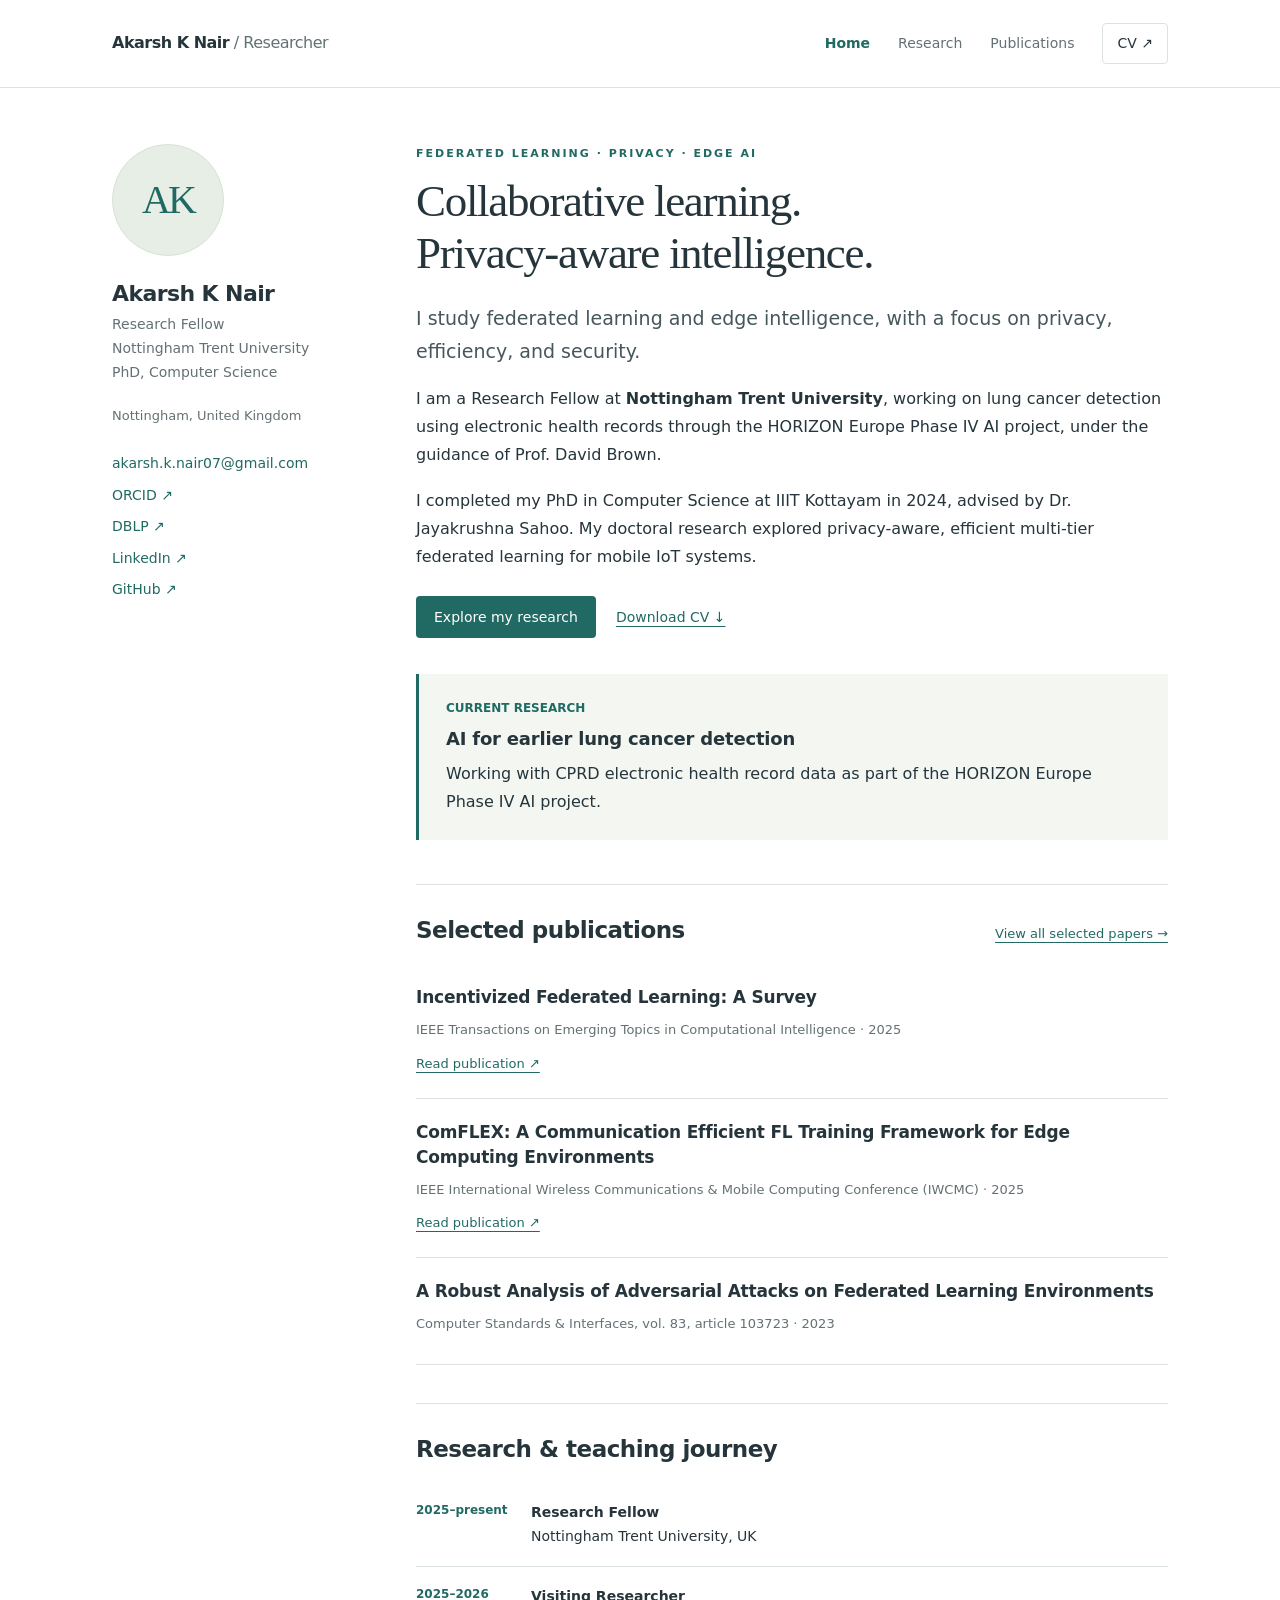
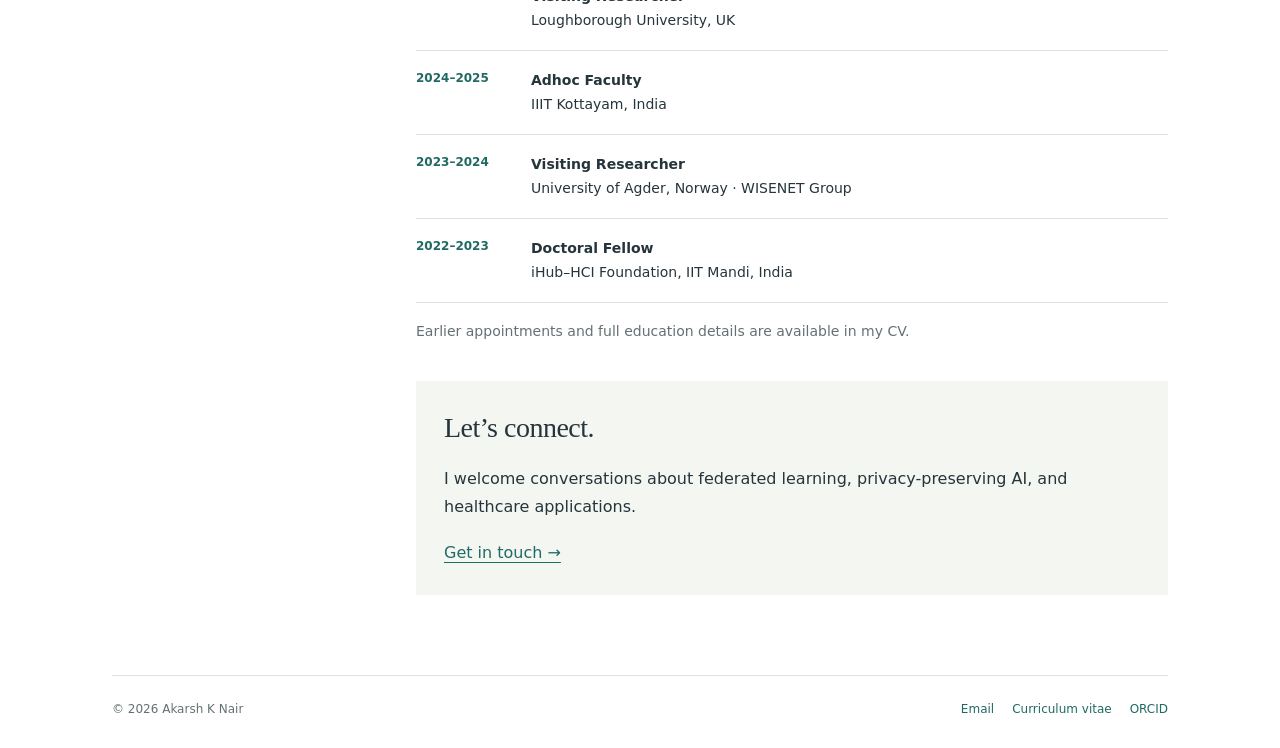
==== index.html @ 7d070cd1 "Add files via upload" ====
<!doctype html>
<html lang="en"><head><meta charset="utf-8"><meta name="viewport" content="width=device-width,initial-scale=1"><title>Home | Akarsh K Nair</title><meta name="description" content="Akarsh K Nair, Research Fellow at Nottingham Trent University. Research in federated learning, edge intelligence, privacy preservation, and healthcare AI."><meta name="theme-color" content="#216a64"><link rel="stylesheet" href="styles.css"><link rel="icon" href="assets/favicon.svg" type="image/svg+xml"></head>
<body><a class="skip" href="#main">Skip to content</a><header class="header"><div class="bar"><a class="brand" href="index.html">Akarsh K Nair<span style="color:var(--muted);font-weight:400"> / Researcher</span></a><nav class="nav" aria-label="Main navigation"><a href="index.html" aria-current="page">Home</a><a href="research.html">Research</a><a href="publications.html">Publications</a><a class="cv" href="assets/akarsh-cv.pdf">CV ↗</a></nav></div></header>
<div class="layout"><aside class="profile" aria-label="Researcher profile"><div class="monogram" aria-hidden="true">AK</div><h2>Akarsh K Nair</h2><p class="role">Research Fellow<br>Nottingham Trent University<br>PhD, Computer Science</p><p class="location">Nottingham, United Kingdom</p><ul class="links"><li class="email"><a href="mailto:akarsh.k.nair07@gmail.com">akarsh.k.nair07@gmail.com</a></li><li><a href="https://orcid.org/0000-0002-7734-0367">ORCID ↗</a></li><li><a href="https://dblp.org/pid/347/6741.html">DBLP ↗</a></li><li><a href="https://in.linkedin.com/in/akarsh-k-nair-03298220b">LinkedIn ↗</a></li><li><a href="https://github.com/akarshkongassery">GitHub ↗</a></li></ul></aside><main id="main"><div class="intro"><p class="eyebrow">Federated learning · Privacy · Edge AI</p><h1>Collaborative learning.<br>Privacy-aware intelligence.</h1><p class="lead">I study federated learning and edge intelligence, with a focus on privacy, efficiency, and security.</p><p>I am a Research Fellow at <strong>Nottingham Trent University</strong>, working on lung cancer detection using electronic health records through the HORIZON Europe Phase IV AI project, under the guidance of Prof. David Brown.</p><p>I completed my PhD in Computer Science at IIIT Kottayam in 2024, advised by Dr. Jayakrushna Sahoo. My doctoral research explored privacy-aware, efficient multi-tier federated learning for mobile IoT systems.</p><div class="actions"><a class="button" href="research.html">Explore my research</a><a class="quiet" href="assets/akarsh-cv.pdf">Download CV ↓</a></div></div><div class="focus"><p class="label">CURRENT RESEARCH</p><h3>AI for earlier lung cancer detection</h3><p>Working with CPRD electronic health record data as part of the HORIZON Europe Phase IV AI project.</p></div><section class="section"><div class="sectionhead"><h2>Selected publications</h2><a href="publications.html">View all selected papers →</a></div><article class="paper"><h3>Incentivized Federated Learning: A Survey</h3><p class="meta">IEEE Transactions on Emerging Topics in Computational Intelligence · 2025</p><a class="paperlink" href="https://doi.org/10.1109/TETCI.2025.3547609">Read publication ↗</a></article><article class="paper"><h3>ComFLEX: A Communication Efficient FL Training Framework for Edge Computing Environments</h3><p class="meta">IEEE International Wireless Communications &amp; Mobile Computing Conference (IWCMC) · 2025</p><a class="paperlink" href="https://doi.org/10.1109/IWCMC65282.2025.11059513">Read publication ↗</a></article><article class="paper"><h3>A Robust Analysis of Adversarial Attacks on Federated Learning Environments</h3><p class="meta">Computer Standards &amp; Interfaces, vol. 83, article 103723 · 2023</p></article></section><section class="section"><h2>Research & teaching journey</h2><ul class="timeline"><li><span class="date">2025–present</span><p><strong>Research Fellow</strong><br>Nottingham Trent University, UK</p></li><li><span class="date">2025–2026</span><p><strong>Visiting Researcher</strong><br>Loughborough University, UK</p></li><li><span class="date">2024–2025</span><p><strong>Adhoc Faculty</strong><br>IIIT Kottayam, India</p></li><li><span class="date">2023–2024</span><p><strong>Visiting Researcher</strong><br>University of Agder, Norway · WISENET Group</p></li><li><span class="date">2022–2023</span><p><strong>Doctoral Fellow</strong><br>iHub–HCI Foundation, IIT Mandi, India</p></li></ul><p class="small" style="margin-top:16px">Earlier appointments and full education details are available in my CV.</p></section><section class="contact"><h2>Let’s connect.</h2><p>I welcome conversations about federated learning, privacy-preserving AI, and healthcare applications.</p><p><a href="mailto:akarsh.k.nair07@gmail.com">Get in touch →</a></p></section></main></div><footer class="footer"><span>© 2026 Akarsh K Nair</span><div class="footlinks"><a href="mailto:akarsh.k.nair07@gmail.com">Email</a><a href="assets/akarsh-cv.pdf">Curriculum vitae</a><a href="https://orcid.org/0000-0002-7734-0367">ORCID</a></div></footer></body></html>
---- styles.css ----
:root{--ink:#25353b;--muted:#647174;--accent:#216a64;--line:#dce3df;--paper:#fff;--wash:#f4f6f2}
*{box-sizing:border-box}html{scroll-behavior:smooth}body{margin:0;background:var(--paper);color:var(--ink);font:16px/1.75 system-ui,-apple-system,BlinkMacSystemFont,"Segoe UI",sans-serif}a{color:var(--accent);text-underline-offset:4px}a:hover{color:#103f3a}a:focus-visible,button:focus-visible{outline:3px solid #b7843e;outline-offset:5px}.skip{position:absolute;left:16px;top:-80px;background:white;padding:8px;z-index:10}.skip:focus{top:8px}.header{border-bottom:1px solid var(--line)}.bar{max-width:1120px;margin:auto;display:flex;align-items:center;justify-content:space-between;padding:23px 32px;gap:20px}.brand{text-decoration:none;color:var(--ink);font-weight:650;letter-spacing:-.5px}.nav{display:flex;gap:28px;align-items:center}.nav a{text-decoration:none;font-size:14px;color:var(--muted)}.nav a[aria-current=page]{color:var(--accent);font-weight:650}.nav .cv{padding:7px 14px;border:1px solid var(--line);border-radius:4px;color:var(--ink)}.layout{max-width:1120px;margin:0 auto;display:grid;grid-template-columns:240px minmax(0,1fr);gap:64px;padding:56px 32px 80px}.profile{align-self:start;position:sticky;top:30px}.monogram{width:112px;height:112px;display:grid;place-items:center;background:#e7eee6;border-radius:50%;color:var(--accent);font-family:Georgia,serif;font-size:40px;letter-spacing:-3px;border:1px solid #d6e1d4}.profile h2{font-size:22px;letter-spacing:-.6px;margin:23px 0 5px}.role{font-size:14px;color:var(--muted);line-height:1.7;margin:0}.profile .links{list-style:none;padding:0;margin:24px 0;display:grid;gap:7px;font-size:14px}.links a{text-decoration:none}.location{font-size:13px;color:var(--muted);margin-top:20px}.eyebrow{text-transform:uppercase;font-size:11px;font-weight:650;letter-spacing:2px;color:var(--accent);margin:0 0 13px}h1{font-family:Georgia,"Times New Roman",serif;font-weight:400;font-size:45px;line-height:1.15;letter-spacing:-1.3px;margin:0 0 23px;max-width:660px}h2{font-size:23px;line-height:1.35;letter-spacing:-.5px;margin:0 0 18px}h3{font-size:18px;line-height:1.5;margin:0 0 8px;letter-spacing:-.2px}p{margin:0 0 18px}.lead{font-size:19px;line-height:1.7;color:#46575c}.intro{margin-bottom:36px}.actions{display:flex;gap:20px;flex-wrap:wrap;margin:25px 0}.button{display:inline-block;text-decoration:none;background:var(--accent);color:white;padding:9px 18px;border-radius:4px;font-size:14px}.button:hover{background:#154f49;color:white}.quiet{font-size:14px;padding:9px 0}.focus{background:var(--wash);padding:24px 27px;border-left:3px solid var(--accent);margin:30px 0 44px}.focus p:last-child{margin:0}.label{font-size:12px;color:var(--accent);font-weight:650;margin-bottom:6px}.section{border-top:1px solid var(--line);padding-top:30px;margin-top:38px}.sectionhead{display:flex;justify-content:space-between;align-items:baseline;gap:15px}.sectionhead a{font-size:13px}.paper{padding:21px 0;border-bottom:1px solid var(--line)}.paper h3{font-size:17px;font-weight:600}.paper .meta{font-size:13px;color:var(--muted);margin:0 0 7px}.paper .authors{font-size:14px;margin:0 0 8px}.paper .paperlink{font-size:13px}.date{color:var(--accent);font-size:12px;font-weight:650;white-space:nowrap}.timeline{list-style:none;padding:0;margin:0}.timeline li{display:grid;grid-template-columns:95px 1fr;gap:20px;padding:17px 0;border-bottom:1px solid var(--line)}.timeline p{margin:0;font-size:14px}.timeline strong{font-weight:600}.small{font-size:14px;color:var(--muted)}.topic{padding:25px 0;border-bottom:1px solid var(--line)}.topic .number{font:13px system-ui;color:var(--accent);margin-bottom:8px}.topic p:last-child{margin:0}.contact{padding:28px;background:var(--wash);margin-top:38px}.contact h2{font-family:Georgia,serif;font-weight:400;font-size:28px}.contact p:last-child{margin:0}.footer{border-top:1px solid var(--line);max-width:1056px;margin:auto;padding:23px 0 28px;color:var(--muted);font-size:12px;display:flex;justify-content:space-between;gap:20px}.footlinks{display:flex;gap:18px}.footlinks a{text-decoration:none}.pubyear{margin-top:32px;color:var(--accent);font-size:15px}.tag{font-size:11px;color:var(--accent);background:var(--wash);border-radius:3px;padding:3px 7px;display:inline-block;margin-bottom:9px}.service{padding-left:19px;font-size:15px}.service li{padding-bottom:7px}
@media(max-width:850px){.layout{gap:35px;grid-template-columns:190px minmax(0,1fr)}h1{font-size:37px}.nav{gap:18px}.footer{margin:0 32px}}
@media(max-width:640px){.bar{padding:19px 22px;flex-wrap:wrap;gap:15px}.nav{gap:21px;width:100%;flex-wrap:wrap}.nav a{font-size:13px}.layout{padding:30px 22px 50px;display:block}.profile{position:static;border-bottom:1px solid var(--line);padding-bottom:24px;margin-bottom:32px;display:grid;grid-template-columns:70px 1fr;gap:0 17px}.monogram{width:70px;height:70px;font-size:28px;grid-row:1/3}.profile h2{margin:0 0 3px;font-size:21px}.role{font-size:13px}.profile .links{grid-column:1/-1;display:flex;gap:15px;flex-wrap:wrap;margin:18px 0 0;font-size:12px}.location{grid-column:2;margin:5px 0 0}.links .email{width:100%}h1{font-size:35px;letter-spacing:-.8px}.lead{font-size:17px}.focus{padding:20px}.timeline li{grid-template-columns:78px 1fr;gap:12px}.footer{margin:0 22px;flex-wrap:wrap}.sectionhead{align-items:start}.contact{padding:22px}}
@media(prefers-reduced-motion:reduce){html{scroll-behavior:auto}}
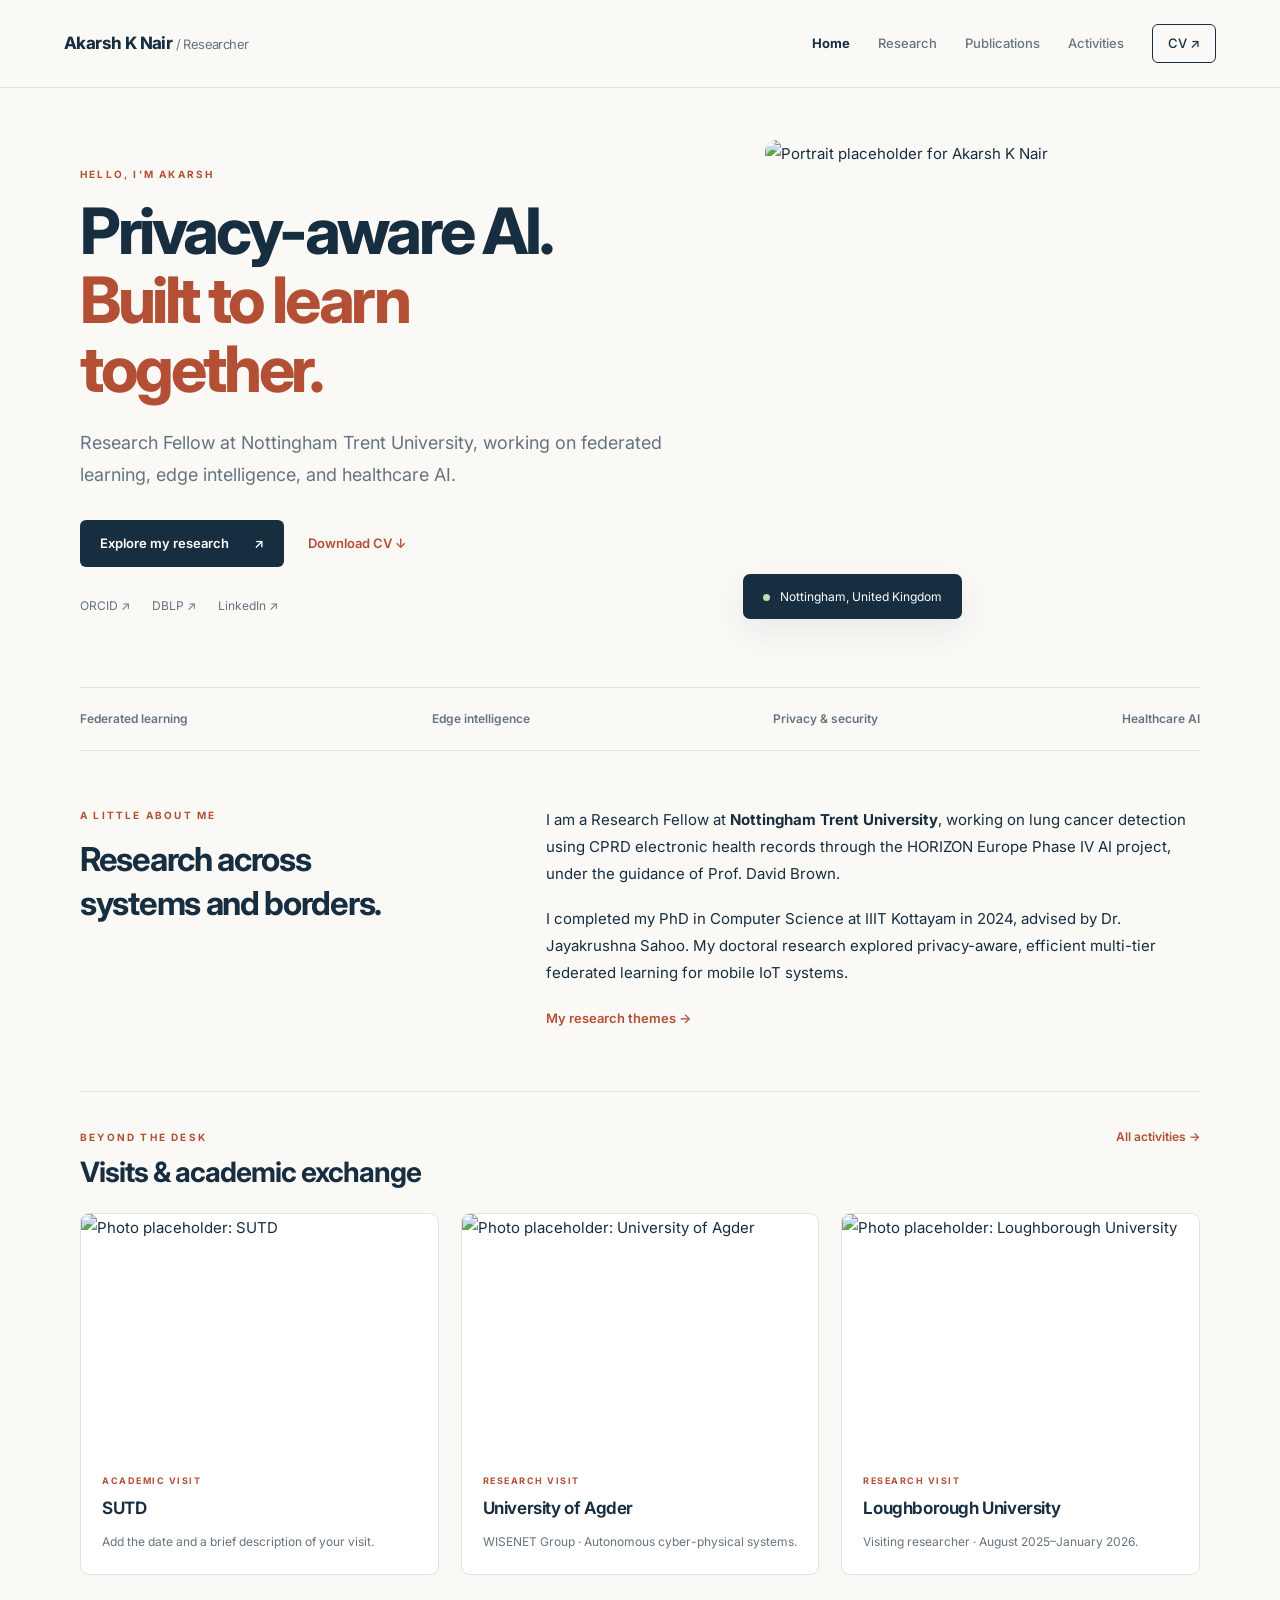
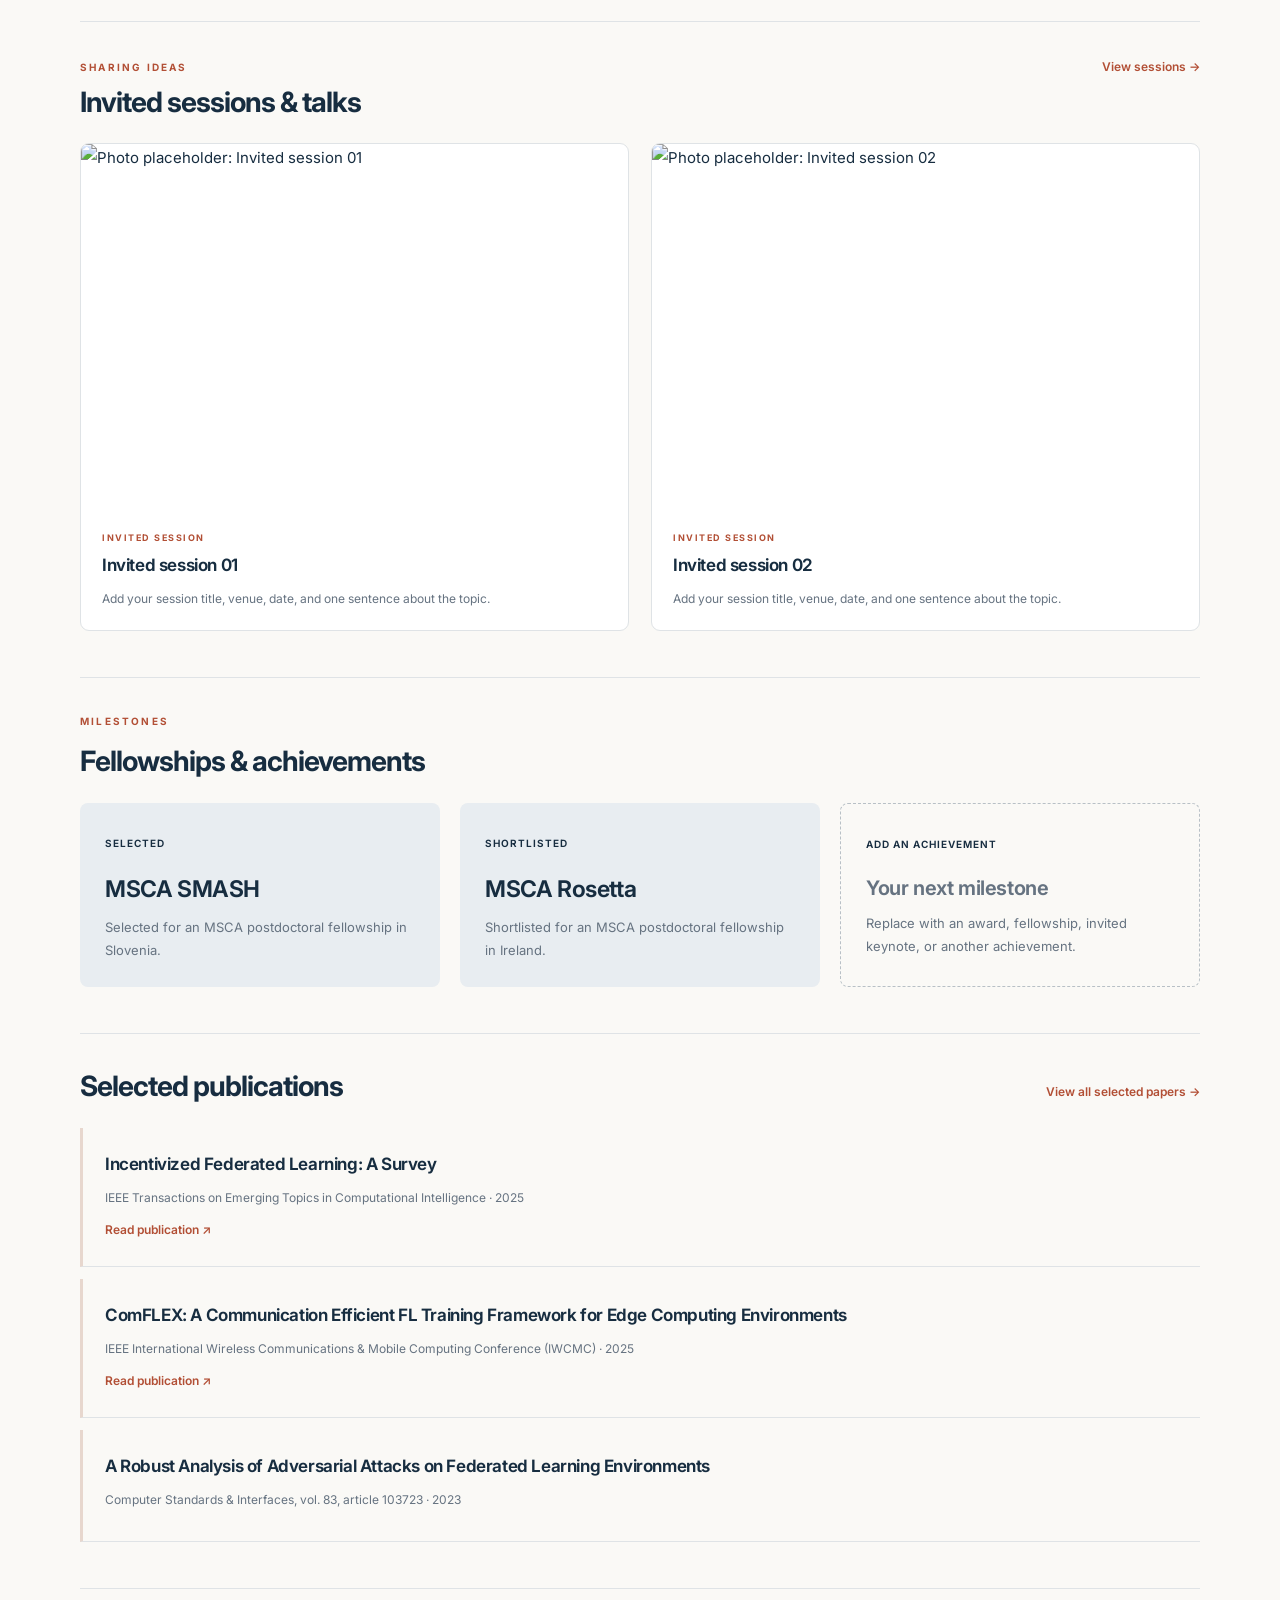
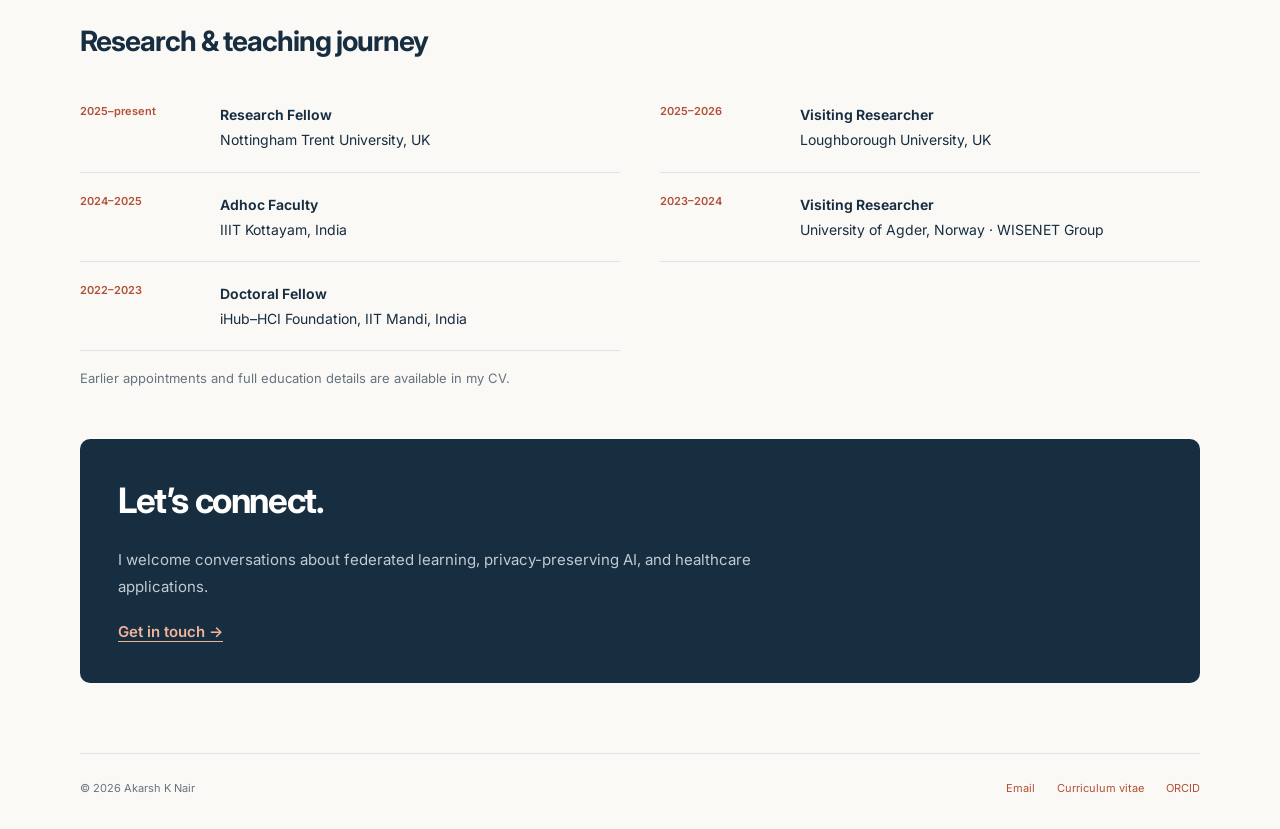
==== commit 8371760c: "Add files via upload" ====
--- a/index.html
+++ b/index.html
@@ -1,4 +1,9 @@
 <!doctype html>
-<html lang="en"><head><meta charset="utf-8"><meta name="viewport" content="width=device-width,initial-scale=1"><title>Home | Akarsh K Nair</title><meta name="description" content="Akarsh K Nair, Research Fellow at Nottingham Trent University. Research in federated learning, edge intelligence, privacy preservation, and healthcare AI."><meta name="theme-color" content="#216a64"><link rel="stylesheet" href="styles.css"><link rel="icon" href="assets/favicon.svg" type="image/svg+xml"></head>
-<body><a class="skip" href="#main">Skip to content</a><header class="header"><div class="bar"><a class="brand" href="index.html">Akarsh K Nair<span style="color:var(--muted);font-weight:400"> / Researcher</span></a><nav class="nav" aria-label="Main navigation"><a href="index.html" aria-current="page">Home</a><a href="research.html">Research</a><a href="publications.html">Publications</a><a class="cv" href="assets/akarsh-cv.pdf">CV ↗</a></nav></div></header>
-<div class="layout"><aside class="profile" aria-label="Researcher profile"><div class="monogram" aria-hidden="true">AK</div><h2>Akarsh K Nair</h2><p class="role">Research Fellow<br>Nottingham Trent University<br>PhD, Computer Science</p><p class="location">Nottingham, United Kingdom</p><ul class="links"><li class="email"><a href="mailto:akarsh.k.nair07@gmail.com">akarsh.k.nair07@gmail.com</a></li><li><a href="https://orcid.org/0000-0002-7734-0367">ORCID ↗</a></li><li><a href="https://dblp.org/pid/347/6741.html">DBLP ↗</a></li><li><a href="https://in.linkedin.com/in/akarsh-k-nair-03298220b">LinkedIn ↗</a></li><li><a href="https://github.com/akarshkongassery">GitHub ↗</a></li></ul></aside><main id="main"><div class="intro"><p class="eyebrow">Federated learning · Privacy · Edge AI</p><h1>Collaborative learning.<br>Privacy-aware intelligence.</h1><p class="lead">I study federated learning and edge intelligence, with a focus on privacy, efficiency, and security.</p><p>I am a Research Fellow at <strong>Nottingham Trent University</strong>, working on lung cancer detection using electronic health records through the HORIZON Europe Phase IV AI project, under the guidance of Prof. David Brown.</p><p>I completed my PhD in Computer Science at IIIT Kottayam in 2024, advised by Dr. Jayakrushna Sahoo. My doctoral research explored privacy-aware, efficient multi-tier federated learning for mobile IoT systems.</p><div class="actions"><a class="button" href="research.html">Explore my research</a><a class="quiet" href="assets/akarsh-cv.pdf">Download CV ↓</a></div></div><div class="focus"><p class="label">CURRENT RESEARCH</p><h3>AI for earlier lung cancer detection</h3><p>Working with CPRD electronic health record data as part of the HORIZON Europe Phase IV AI project.</p></div><section class="section"><div class="sectionhead"><h2>Selected publications</h2><a href="publications.html">View all selected papers →</a></div><article class="paper"><h3>Incentivized Federated Learning: A Survey</h3><p class="meta">IEEE Transactions on Emerging Topics in Computational Intelligence · 2025</p><a class="paperlink" href="https://doi.org/10.1109/TETCI.2025.3547609">Read publication ↗</a></article><article class="paper"><h3>ComFLEX: A Communication Efficient FL Training Framework for Edge Computing Environments</h3><p class="meta">IEEE International Wireless Communications &amp; Mobile Computing Conference (IWCMC) · 2025</p><a class="paperlink" href="https://doi.org/10.1109/IWCMC65282.2025.11059513">Read publication ↗</a></article><article class="paper"><h3>A Robust Analysis of Adversarial Attacks on Federated Learning Environments</h3><p class="meta">Computer Standards &amp; Interfaces, vol. 83, article 103723 · 2023</p></article></section><section class="section"><h2>Research & teaching journey</h2><ul class="timeline"><li><span class="date">2025–present</span><p><strong>Research Fellow</strong><br>Nottingham Trent University, UK</p></li><li><span class="date">2025–2026</span><p><strong>Visiting Researcher</strong><br>Loughborough University, UK</p></li><li><span class="date">2024–2025</span><p><strong>Adhoc Faculty</strong><br>IIIT Kottayam, India</p></li><li><span class="date">2023–2024</span><p><strong>Visiting Researcher</strong><br>University of Agder, Norway · WISENET Group</p></li><li><span class="date">2022–2023</span><p><strong>Doctoral Fellow</strong><br>iHub–HCI Foundation, IIT Mandi, India</p></li></ul><p class="small" style="margin-top:16px">Earlier appointments and full education details are available in my CV.</p></section><section class="contact"><h2>Let’s connect.</h2><p>I welcome conversations about federated learning, privacy-preserving AI, and healthcare applications.</p><p><a href="mailto:akarsh.k.nair07@gmail.com">Get in touch →</a></p></section></main></div><footer class="footer"><span>© 2026 Akarsh K Nair</span><div class="footlinks"><a href="mailto:akarsh.k.nair07@gmail.com">Email</a><a href="assets/akarsh-cv.pdf">Curriculum vitae</a><a href="https://orcid.org/0000-0002-7734-0367">ORCID</a></div></footer></body></html>+<html lang="en"><head><meta charset="utf-8"><meta name="viewport" content="width=device-width,initial-scale=1"><title>Home | Akarsh K Nair</title><meta name="description" content="Akarsh K Nair, Research Fellow at Nottingham Trent University. Research in federated learning, edge intelligence, privacy preservation, and healthcare AI."><meta name="theme-color" content="#172d40"><link rel="preconnect" href="https://fonts.googleapis.com"><link rel="preconnect" href="https://fonts.gstatic.com" crossorigin><link href="https://fonts.googleapis.com/css2?family=Inter:wght@400;500;600;700;800&display=swap" rel="stylesheet"><link rel="stylesheet" href="styles.css"><link rel="icon" href="assets/favicon.svg" type="image/svg+xml"></head>
+<body><a class="skip" href="#main">Skip to content</a><header class="header"><div class="bar"><a class="brand" href="index.html">Akarsh K Nair<span style="color:var(--muted);font-weight:400"> / Researcher</span></a><nav class="nav" aria-label="Main navigation"><a href="index.html" aria-current="page">Home</a><a href="research.html">Research</a><a href="publications.html">Publications</a><a href="activities.html">Activities</a><a class="cv" href="assets/akarsh-cv.pdf">CV ↗</a></nav></div></header>
+<div class="layout home-layout"><main id="main"><section class="hero"><div class="hero-copy"><p class="eyebrow">Hello, I’m Akarsh</p><h1>Privacy-aware AI.<br><span>Built to learn<br>together.</span></h1><p class="lead">Research Fellow at Nottingham Trent University, working on federated learning, edge intelligence, and healthcare AI.</p><div class="actions"><a class="button" href="research.html">Explore my research <span aria-hidden="true">↗</span></a><a class="quiet" href="assets/akarsh-cv.pdf">Download CV ↓</a></div><div class="hero-links"><a href="https://orcid.org/0000-0002-7734-0367">ORCID ↗</a><a href="https://dblp.org/pid/347/6741.html">DBLP ↗</a><a href="https://in.linkedin.com/in/akarsh-k-nair-03298220b">LinkedIn ↗</a></div></div><figure class="hero-portrait"><!-- Replace this src with assets/photos/portrait.jpg after adding your photo. --><img src="assets/photos/portrait.svg" alt="Portrait placeholder for Akarsh K Nair" width="700" height="880"><figcaption><span class="status-dot" aria-hidden="true"></span> Nottingham, United Kingdom</figcaption></figure></section><div class="research-strip"><span>Federated learning</span><span>Edge intelligence</span><span>Privacy & security</span><span>Healthcare AI</span></div><section class="about-grid"><div><p class="eyebrow">A little about me</p><h2>Research across<br>systems and borders.</h2></div><div><p>I am a Research Fellow at <strong>Nottingham Trent University</strong>, working on lung cancer detection using CPRD electronic health records through the HORIZON Europe Phase IV AI project, under the guidance of Prof. David Brown.</p><p>I completed my PhD in Computer Science at IIIT Kottayam in 2024, advised by Dr. Jayakrushna Sahoo. My doctoral research explored privacy-aware, efficient multi-tier federated learning for mobile IoT systems.</p><a class="text-link" href="research.html">My research themes →</a></div></section><section class="section"><div class="sectionhead"><div><p class="eyebrow">Beyond the desk</p><h2>Visits & academic exchange</h2></div><a href="activities.html">All activities →</a></div><div class="activity-grid"><!-- Replace assets/photos/sutd.svg with your photo; update this src and caption. -->
+<article class="activity-card"><img src="assets/photos/sutd.svg" alt="Photo placeholder: SUTD" width="900" height="600" loading="lazy"><div class="card-copy"><p class="eyebrow">Academic visit</p><h3>SUTD</h3><p>Add the date and a brief description of your visit.</p></div></article><!-- Replace assets/photos/agder.svg with your photo; update this src and caption. -->
+<article class="activity-card"><img src="assets/photos/agder.svg" alt="Photo placeholder: University of Agder" width="900" height="600" loading="lazy"><div class="card-copy"><p class="eyebrow">Research visit</p><h3>University of Agder</h3><p>WISENET Group · Autonomous cyber-physical systems.</p></div></article><!-- Replace assets/photos/lboro.svg with your photo; update this src and caption. -->
+<article class="activity-card"><img src="assets/photos/lboro.svg" alt="Photo placeholder: Loughborough University" width="900" height="600" loading="lazy"><div class="card-copy"><p class="eyebrow">Research visit</p><h3>Loughborough University</h3><p>Visiting researcher · August 2025–January 2026.</p></div></article></div></section><section class="section"><div class="sectionhead"><div><p class="eyebrow">Sharing ideas</p><h2>Invited sessions & talks</h2></div><a href="activities.html#sessions">View sessions →</a></div><div class="activity-grid"><!-- Replace assets/photos/invited-01.svg with your photo; update this src and caption. -->
+<article class="activity-card"><img src="assets/photos/invited-01.svg" alt="Photo placeholder: Invited session 01" width="900" height="600" loading="lazy"><div class="card-copy"><p class="eyebrow">Invited session</p><h3>Invited session 01</h3><p>Add your session title, venue, date, and one sentence about the topic.</p></div></article><!-- Replace assets/photos/invited-02.svg with your photo; update this src and caption. -->
+<article class="activity-card"><img src="assets/photos/invited-02.svg" alt="Photo placeholder: Invited session 02" width="900" height="600" loading="lazy"><div class="card-copy"><p class="eyebrow">Invited session</p><h3>Invited session 02</h3><p>Add your session title, venue, date, and one sentence about the topic.</p></div></article></div></section><section class="section"><p class="eyebrow">Milestones</p><h2>Fellowships & achievements</h2><div class="achievement-grid"><article class="achievement"><span class="badge">Selected</span><h3>MSCA SMASH</h3><p>Selected for an MSCA postdoctoral fellowship in Slovenia.</p></article><article class="achievement"><span class="badge">Shortlisted</span><h3>MSCA Rosetta</h3><p>Shortlisted for an MSCA postdoctoral fellowship in Ireland.</p></article><article class="achievement achievement-template"><span class="badge">Add an achievement</span><h3>Your next milestone</h3><p>Replace with an award, fellowship, invited keynote, or another achievement.</p></article></div></section><section class="section"><div class="sectionhead"><h2>Selected publications</h2><a href="publications.html">View all selected papers →</a></div><article class="paper"><h3>Incentivized Federated Learning: A Survey</h3><p class="meta">IEEE Transactions on Emerging Topics in Computational Intelligence · 2025</p><a class="paperlink" href="https://doi.org/10.1109/TETCI.2025.3547609">Read publication ↗</a></article><article class="paper"><h3>ComFLEX: A Communication Efficient FL Training Framework for Edge Computing Environments</h3><p class="meta">IEEE International Wireless Communications &amp; Mobile Computing Conference (IWCMC) · 2025</p><a class="paperlink" href="https://doi.org/10.1109/IWCMC65282.2025.11059513">Read publication ↗</a></article><article class="paper"><h3>A Robust Analysis of Adversarial Attacks on Federated Learning Environments</h3><p class="meta">Computer Standards &amp; Interfaces, vol. 83, article 103723 · 2023</p></article></section><section class="section"><h2>Research & teaching journey</h2><ul class="timeline"><li><span class="date">2025–present</span><p><strong>Research Fellow</strong><br>Nottingham Trent University, UK</p></li><li><span class="date">2025–2026</span><p><strong>Visiting Researcher</strong><br>Loughborough University, UK</p></li><li><span class="date">2024–2025</span><p><strong>Adhoc Faculty</strong><br>IIIT Kottayam, India</p></li><li><span class="date">2023–2024</span><p><strong>Visiting Researcher</strong><br>University of Agder, Norway · WISENET Group</p></li><li><span class="date">2022–2023</span><p><strong>Doctoral Fellow</strong><br>iHub–HCI Foundation, IIT Mandi, India</p></li></ul><p class="small" style="margin-top:16px">Earlier appointments and full education details are available in my CV.</p></section><section class="contact"><h2>Let’s connect.</h2><p>I welcome conversations about federated learning, privacy-preserving AI, and healthcare applications.</p><p><a href="mailto:akarsh.k.nair07@gmail.com">Get in touch →</a></p></section></main></div><footer class="footer"><span>© 2026 Akarsh K Nair</span><div class="footlinks"><a href="mailto:akarsh.k.nair07@gmail.com">Email</a><a href="assets/akarsh-cv.pdf">Curriculum vitae</a><a href="https://orcid.org/0000-0002-7734-0367">ORCID</a></div></footer></body></html>
--- a/styles.css
+++ b/styles.css
@@ -1,6 +1,8 @@
 
-:root{--ink:#25353b;--muted:#647174;--accent:#216a64;--line:#dce3df;--paper:#fff;--wash:#f4f6f2}
-*{box-sizing:border-box}html{scroll-behavior:smooth}body{margin:0;background:var(--paper);color:var(--ink);font:16px/1.75 system-ui,-apple-system,BlinkMacSystemFont,"Segoe UI",sans-serif}a{color:var(--accent);text-underline-offset:4px}a:hover{color:#103f3a}a:focus-visible,button:focus-visible{outline:3px solid #b7843e;outline-offset:5px}.skip{position:absolute;left:16px;top:-80px;background:white;padding:8px;z-index:10}.skip:focus{top:8px}.header{border-bottom:1px solid var(--line)}.bar{max-width:1120px;margin:auto;display:flex;align-items:center;justify-content:space-between;padding:23px 32px;gap:20px}.brand{text-decoration:none;color:var(--ink);font-weight:650;letter-spacing:-.5px}.nav{display:flex;gap:28px;align-items:center}.nav a{text-decoration:none;font-size:14px;color:var(--muted)}.nav a[aria-current=page]{color:var(--accent);font-weight:650}.nav .cv{padding:7px 14px;border:1px solid var(--line);border-radius:4px;color:var(--ink)}.layout{max-width:1120px;margin:0 auto;display:grid;grid-template-columns:240px minmax(0,1fr);gap:64px;padding:56px 32px 80px}.profile{align-self:start;position:sticky;top:30px}.monogram{width:112px;height:112px;display:grid;place-items:center;background:#e7eee6;border-radius:50%;color:var(--accent);font-family:Georgia,serif;font-size:40px;letter-spacing:-3px;border:1px solid #d6e1d4}.profile h2{font-size:22px;letter-spacing:-.6px;margin:23px 0 5px}.role{font-size:14px;color:var(--muted);line-height:1.7;margin:0}.profile .links{list-style:none;padding:0;margin:24px 0;display:grid;gap:7px;font-size:14px}.links a{text-decoration:none}.location{font-size:13px;color:var(--muted);margin-top:20px}.eyebrow{text-transform:uppercase;font-size:11px;font-weight:650;letter-spacing:2px;color:var(--accent);margin:0 0 13px}h1{font-family:Georgia,"Times New Roman",serif;font-weight:400;font-size:45px;line-height:1.15;letter-spacing:-1.3px;margin:0 0 23px;max-width:660px}h2{font-size:23px;line-height:1.35;letter-spacing:-.5px;margin:0 0 18px}h3{font-size:18px;line-height:1.5;margin:0 0 8px;letter-spacing:-.2px}p{margin:0 0 18px}.lead{font-size:19px;line-height:1.7;color:#46575c}.intro{margin-bottom:36px}.actions{display:flex;gap:20px;flex-wrap:wrap;margin:25px 0}.button{display:inline-block;text-decoration:none;background:var(--accent);color:white;padding:9px 18px;border-radius:4px;font-size:14px}.button:hover{background:#154f49;color:white}.quiet{font-size:14px;padding:9px 0}.focus{background:var(--wash);padding:24px 27px;border-left:3px solid var(--accent);margin:30px 0 44px}.focus p:last-child{margin:0}.label{font-size:12px;color:var(--accent);font-weight:650;margin-bottom:6px}.section{border-top:1px solid var(--line);padding-top:30px;margin-top:38px}.sectionhead{display:flex;justify-content:space-between;align-items:baseline;gap:15px}.sectionhead a{font-size:13px}.paper{padding:21px 0;border-bottom:1px solid var(--line)}.paper h3{font-size:17px;font-weight:600}.paper .meta{font-size:13px;color:var(--muted);margin:0 0 7px}.paper .authors{font-size:14px;margin:0 0 8px}.paper .paperlink{font-size:13px}.date{color:var(--accent);font-size:12px;font-weight:650;white-space:nowrap}.timeline{list-style:none;padding:0;margin:0}.timeline li{display:grid;grid-template-columns:95px 1fr;gap:20px;padding:17px 0;border-bottom:1px solid var(--line)}.timeline p{margin:0;font-size:14px}.timeline strong{font-weight:600}.small{font-size:14px;color:var(--muted)}.topic{padding:25px 0;border-bottom:1px solid var(--line)}.topic .number{font:13px system-ui;color:var(--accent);margin-bottom:8px}.topic p:last-child{margin:0}.contact{padding:28px;background:var(--wash);margin-top:38px}.contact h2{font-family:Georgia,serif;font-weight:400;font-size:28px}.contact p:last-child{margin:0}.footer{border-top:1px solid var(--line);max-width:1056px;margin:auto;padding:23px 0 28px;color:var(--muted);font-size:12px;display:flex;justify-content:space-between;gap:20px}.footlinks{display:flex;gap:18px}.footlinks a{text-decoration:none}.pubyear{margin-top:32px;color:var(--accent);font-size:15px}.tag{font-size:11px;color:var(--accent);background:var(--wash);border-radius:3px;padding:3px 7px;display:inline-block;margin-bottom:9px}.service{padding-left:19px;font-size:15px}.service li{padding-bottom:7px}
-@media(max-width:850px){.layout{gap:35px;grid-template-columns:190px minmax(0,1fr)}h1{font-size:37px}.nav{gap:18px}.footer{margin:0 32px}}
-@media(max-width:640px){.bar{padding:19px 22px;flex-wrap:wrap;gap:15px}.nav{gap:21px;width:100%;flex-wrap:wrap}.nav a{font-size:13px}.layout{padding:30px 22px 50px;display:block}.profile{position:static;border-bottom:1px solid var(--line);padding-bottom:24px;margin-bottom:32px;display:grid;grid-template-columns:70px 1fr;gap:0 17px}.monogram{width:70px;height:70px;font-size:28px;grid-row:1/3}.profile h2{margin:0 0 3px;font-size:21px}.role{font-size:13px}.profile .links{grid-column:1/-1;display:flex;gap:15px;flex-wrap:wrap;margin:18px 0 0;font-size:12px}.location{grid-column:2;margin:5px 0 0}.links .email{width:100%}h1{font-size:35px;letter-spacing:-.8px}.lead{font-size:17px}.focus{padding:20px}.timeline li{grid-template-columns:78px 1fr;gap:12px}.footer{margin:0 22px;flex-wrap:wrap}.sectionhead{align-items:start}.contact{padding:22px}}
+:root{--ink:#172d40;--muted:#667381;--accent:#b24f35;--line:#dfe3e6;--paper:#faf9f6;--wash:#eeede8;--blue:#e8edf1}
+*{box-sizing:border-box}html{scroll-behavior:smooth;scroll-padding-top:25px}body{margin:0;background:var(--paper);color:var(--ink);font:15px/1.8 Inter,ui-sans-serif,system-ui,-apple-system,BlinkMacSystemFont,"Segoe UI",sans-serif;-webkit-font-smoothing:antialiased}a{color:var(--accent);text-underline-offset:4px}a:hover{color:#853923}a:focus-visible{outline:3px solid #b24f35;outline-offset:5px}img{display:block;max-width:100%;height:auto}.skip{position:absolute;left:16px;top:-80px;background:white;padding:8px;z-index:10}.skip:focus{top:8px}.header{border-bottom:1px solid var(--line);background:var(--paper)}.bar{max-width:1240px;margin:auto;display:flex;align-items:center;justify-content:space-between;padding:24px 44px;gap:20px}.brand{text-decoration:none;color:var(--ink);font-weight:750;letter-spacing:-.6px;font-size:17px}.brand span{font-size:13px}.nav{display:flex;gap:28px;align-items:center}.nav a{text-decoration:none;font-size:13px;color:var(--muted);font-weight:500}.nav a[aria-current=page]{color:var(--ink);font-weight:700}.nav .cv{padding:7px 15px;border:1px solid var(--ink);border-radius:6px;color:var(--ink)}.layout{max-width:1160px;margin:0 auto;display:grid;grid-template-columns:220px minmax(0,1fr);gap:64px;padding:58px 24px 80px}.home-layout,.activities-layout{display:block;max-width:1208px;padding:52px 44px 70px}.hero{display:grid;grid-template-columns:1.4fr 1fr;gap:75px;align-items:center}.hero-copy{padding:14px 0}.eyebrow{text-transform:uppercase;font-size:10px;font-weight:700;letter-spacing:2.2px;color:var(--accent);margin:0 0 13px}h1{font-weight:750;font-size:49px;line-height:1.13;letter-spacing:-2.3px;margin:0 0 24px;max-width:770px}h1 span{color:var(--accent)}.hero h1{font-size:64px;letter-spacing:-3.4px;line-height:1.08}.lead{font-size:18px;line-height:1.8;color:var(--muted);max-width:650px}h2{font-size:28px;font-weight:700;line-height:1.35;letter-spacing:-1px;margin:0 0 22px}h3{font-size:18px;line-height:1.5;letter-spacing:-.4px;margin:0 0 9px;font-weight:650}p{margin:0 0 18px}.hero-portrait{margin:0;position:relative}.hero-portrait img{width:100%;aspect-ratio:4/4.6;object-fit:cover;border-radius:12px 12px 70px 12px}.hero-portrait figcaption{position:absolute;bottom:22px;left:-22px;background:var(--ink);color:#fff;padding:12px 20px;border-radius:7px;font-size:12px;box-shadow:0 12px 30px #172d4014}.status-dot{width:7px;height:7px;display:inline-block;background:#c3d8b8;border-radius:50%;margin-right:7px}.actions{display:flex;gap:24px;align-items:center;flex-wrap:wrap;margin:28px 0}.button{display:inline-flex;align-items:center;gap:25px;text-decoration:none;background:var(--ink);color:white;padding:12px 20px;border-radius:6px;font-size:13px;font-weight:600}.button:hover{background:#29475d;color:white}.quiet{font-size:13px;text-decoration:none;font-weight:600}.hero-links{display:flex;gap:22px;flex-wrap:wrap}.hero-links a{font-size:12px;color:var(--muted);text-decoration:none}.research-strip{margin:46px 0 55px;display:flex;justify-content:space-between;gap:20px;flex-wrap:wrap;padding:20px 0;border-top:1px solid var(--line);border-bottom:1px solid var(--line);font-size:12px;font-weight:600;color:var(--muted)}.about-grid{display:grid;grid-template-columns:1fr 1.65fr;gap:70px;margin:20px 0 60px}.about-grid h2{font-size:33px;letter-spacing:-1.3px}.text-link{font-size:13px;font-weight:600;text-decoration:none}.section{border-top:1px solid var(--line);padding-top:34px;margin-top:46px}.sectionhead{display:flex;justify-content:space-between;align-items:baseline;gap:15px}.sectionhead a{font-size:12px;white-space:nowrap;font-weight:600;text-decoration:none}.sectionhead .eyebrow{margin-bottom:8px}.activity-grid{display:grid;grid-template-columns:repeat(3,minmax(0,1fr));gap:22px}.activity-card{background:#fff;border:1px solid var(--line);border-radius:9px;overflow:hidden}.activity-card img{width:100%;aspect-ratio:3/2;object-fit:cover}.card-copy{padding:21px}.card-copy .eyebrow{font-size:9px;letter-spacing:1.5px;margin-bottom:7px}.card-copy h3{font-size:17px}.card-copy p:last-child{font-size:12px;color:var(--muted);margin:0;line-height:1.8}.activity-grid:has(> :nth-child(2):last-child){grid-template-columns:repeat(2,minmax(0,1fr))}.achievement-grid{display:grid;grid-template-columns:repeat(3,minmax(0,1fr));gap:20px}.achievement{background:var(--blue);padding:25px;border-radius:8px}.achievement h3{margin-top:17px;font-size:23px}.achievement p{margin:0;font-size:13px;color:var(--muted)}.badge{font-size:10px;letter-spacing:1px;text-transform:uppercase;color:var(--ink);font-weight:650}.achievement-template{background:transparent;border:1px dashed #b8c0c6}.achievement-template h3{font-size:20px;color:var(--muted)}.paper{padding:24px 0;border-bottom:1px solid var(--line)}.paper h3{font-size:17px;font-weight:650}.paper .meta{font-size:12px;color:var(--muted);margin:0 0 7px}.paper .authors{font-size:13px;margin:0 0 8px}.paper .paperlink{font-size:12px;font-weight:600;text-decoration:none}.home-layout .paper{padding-left:22px;border-left:3px solid #e7d7ce;margin-bottom:12px}.timeline{list-style:none;padding:0;margin:0}.timeline li{display:grid;grid-template-columns:120px 1fr;gap:20px;padding:19px 0;border-bottom:1px solid var(--line)}.date{color:var(--accent);font-size:11px;font-weight:600;white-space:nowrap}.timeline p{margin:0;font-size:14px}.timeline strong{font-weight:650}.small{font-size:13px;color:var(--muted)}.contact{padding:38px;background:var(--ink);color:white;border-radius:10px;margin-top:48px}.contact h2{font-size:35px;letter-spacing:-1.4px}.contact p{color:#c1cbd2;max-width:640px}.contact p:last-child{margin:0}.contact a{color:#f1b299;font-weight:600}.footer{border-top:1px solid var(--line);max-width:1120px;margin:auto;padding:25px 0 30px;color:var(--muted);font-size:11px;display:flex;justify-content:space-between;gap:20px}.footlinks{display:flex;gap:22px}.footlinks a{text-decoration:none}.profile{align-self:start;position:sticky;top:30px}.profile-photo{width:165px;aspect-ratio:4/5;object-fit:cover;border-radius:7px}.profile h2{font-size:21px;margin:21px 0 6px}.role{font-size:12px;color:var(--muted);margin:0}.location{font-size:11px;color:var(--muted);margin-top:12px}.profile .links{list-style:none;padding:0;margin:20px 0;display:grid;gap:7px;font-size:12px}.links a{text-decoration:none;overflow-wrap:anywhere}.intro{margin-bottom:36px}.focus{background:var(--blue);padding:25px;border-left:3px solid var(--accent);margin:30px 0 44px}.focus p:last-child{margin:0}.label{font-size:11px;color:var(--accent);font-weight:650;margin-bottom:6px}.topic{padding:27px 0;border-bottom:1px solid var(--line)}.topic .number{font-size:10px;letter-spacing:1.5px;color:var(--accent);font-weight:650;margin-bottom:12px}.topic p:last-child{margin:0}.pubyear{margin-top:35px;color:var(--accent);font-size:16px}.tag{font-size:10px;color:var(--accent);background:var(--wash);border-radius:3px;padding:4px 9px;display:inline-block;margin-bottom:12px}.service{padding-left:19px;font-size:14px}.service li{padding-bottom:7px}
+@media(min-width:1100px){.home-layout .timeline{display:grid;grid-template-columns:1fr 1fr;gap:0 40px}}
+@media(max-width:960px){.bar{padding:22px 28px}.nav{gap:18px}.hero{gap:38px}.hero h1{font-size:52px}.home-layout,.activities-layout{padding:40px 28px 60px}.layout:not(.home-layout):not(.activities-layout){gap:38px;grid-template-columns:185px minmax(0,1fr)}.about-grid{gap:40px}.activity-grid{gap:15px}.card-copy{padding:17px}.footer{margin:0 28px}.achievement-grid{gap:15px}.achievement{padding:21px}}
+@media(max-width:720px){.bar{flex-wrap:wrap;gap:17px}.nav{gap:22px;flex-wrap:wrap;width:100%}.nav a{font-size:12px}.brand span{font-size:12px}.hero{grid-template-columns:1.2fr 1fr;gap:25px}.hero h1{font-size:40px;letter-spacing:-2px}.hero .lead{font-size:15px}.hero-portrait figcaption{left:-10px;bottom:15px;padding:9px 12px;font-size:10px}.actions{gap:15px}.button{padding:10px 14px;font-size:12px;gap:12px}.quiet{font-size:12px}.activity-grid{grid-template-columns:repeat(2,minmax(0,1fr))}.achievement-grid{grid-template-columns:1fr}.achievement{padding:24px}.achievement h3{margin-top:8px}.about-grid{grid-template-columns:1fr;gap:7px}.about-grid h2{font-size:29px}.layout:not(.home-layout):not(.activities-layout){display:block}.profile{position:static;display:grid;grid-template-columns:75px 1fr;gap:0 17px;border-bottom:1px solid var(--line);padding-bottom:25px;margin-bottom:33px}.profile-photo{width:75px;grid-row:1/4}.profile h2{margin:0 0 4px}.profile .location{grid-column:2;margin:6px 0}.profile .links{grid-column:1/-1;display:flex;gap:15px;flex-wrap:wrap;margin:15px 0 0}.links .email{width:100%}h1{font-size:40px}.lead{font-size:16px}}
+@media(max-width:500px){.bar{padding:20px}.nav{gap:17px}.home-layout,.activities-layout{padding:32px 20px 50px}.hero{display:flex;flex-direction:column;align-items:stretch;gap:22px}.hero h1{font-size:46px;letter-spacing:-2.4px}.hero-portrait{width:100%}.hero-portrait img{aspect-ratio:5/4;border-radius:9px 9px 45px 9px;object-position:center}.hero-portrait figcaption{left:14px;bottom:15px}.research-strip{margin:30px 0 38px;display:grid;grid-template-columns:1fr 1fr;gap:12px;font-size:10px}.about-grid{margin-bottom:35px}.activity-grid,.activity-grid:has(> :nth-child(2):last-child){grid-template-columns:1fr}.activity-card img{aspect-ratio:16/10}.sectionhead{align-items:start;flex-wrap:wrap;margin-bottom:18px}.sectionhead h2{margin:0}.section{padding-top:27px;margin-top:35px}h2{font-size:25px}.contact{padding:27px}.contact h2{font-size:30px}.footer{margin:0 20px;flex-wrap:wrap}.timeline li{grid-template-columns:87px 1fr;gap:14px}.layout:not(.home-layout):not(.activities-layout){padding:30px 20px 50px}}
 @media(prefers-reduced-motion:reduce){html{scroll-behavior:auto}}
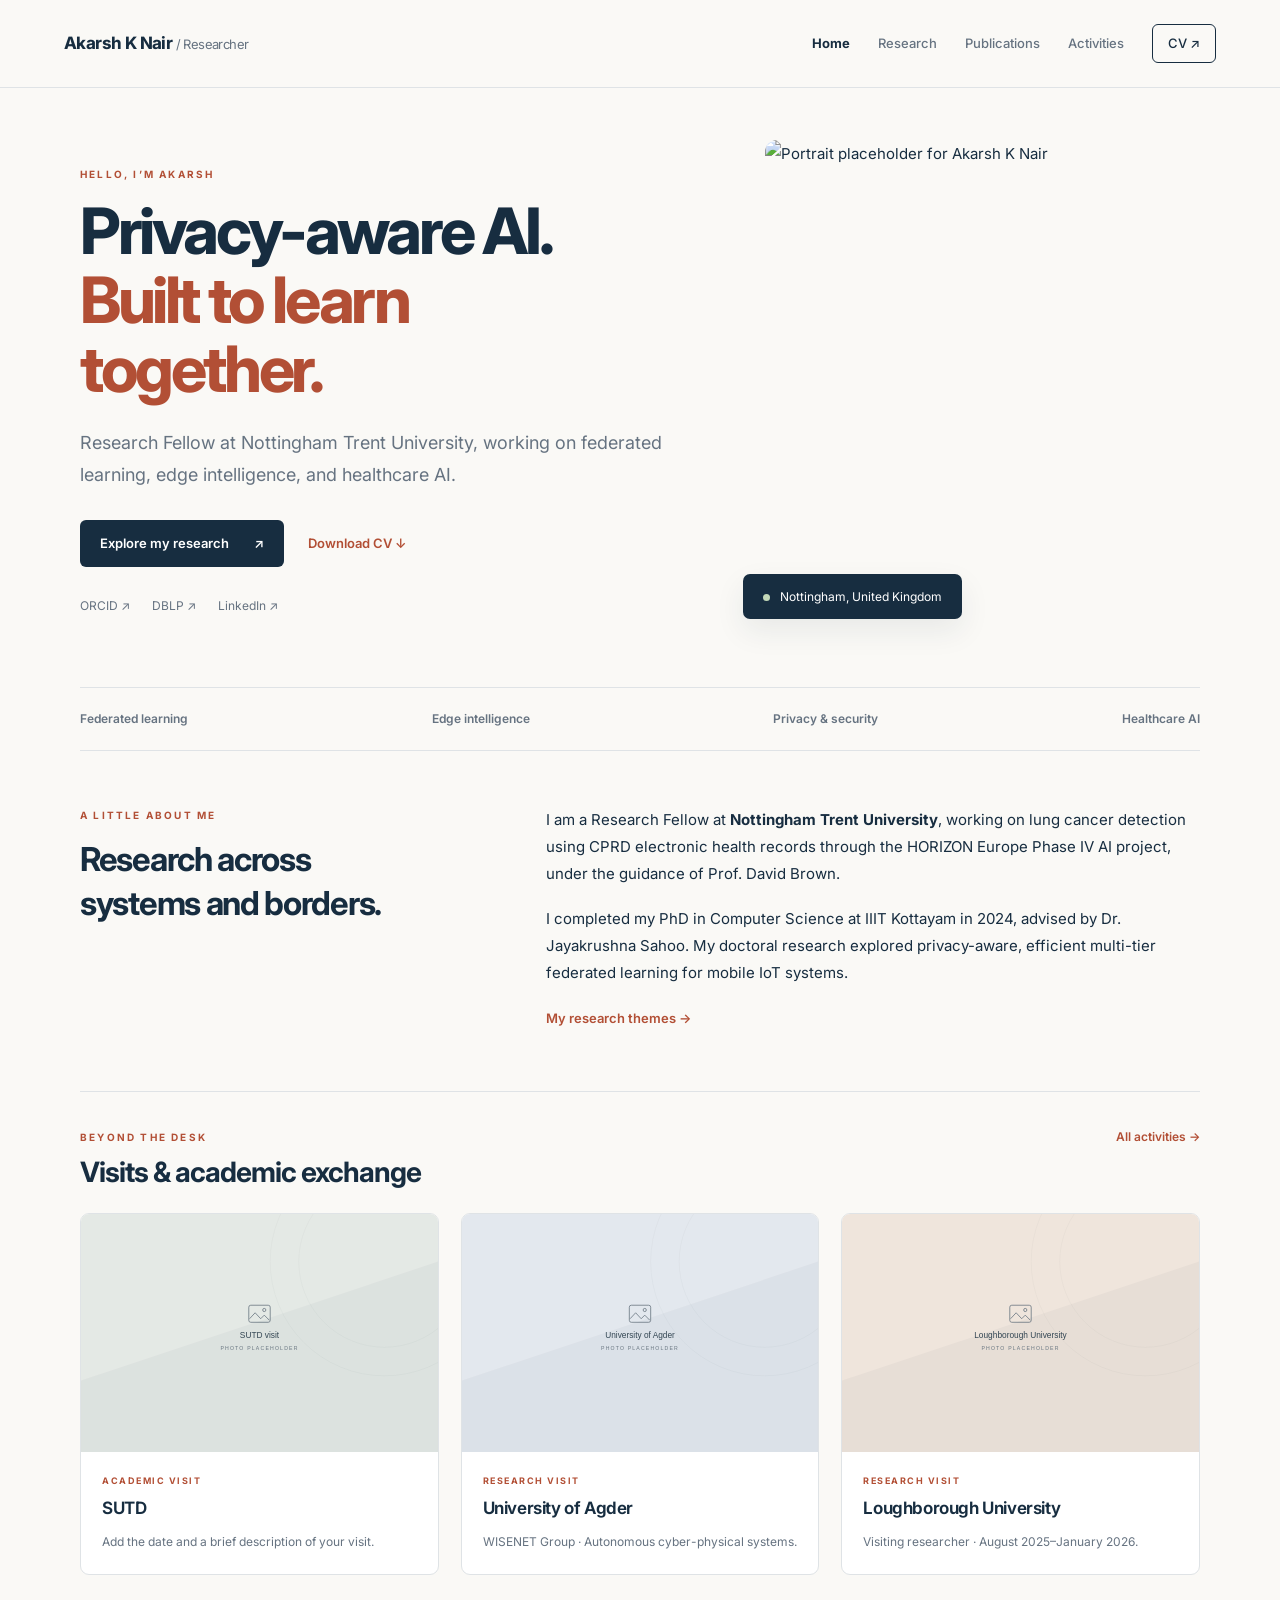
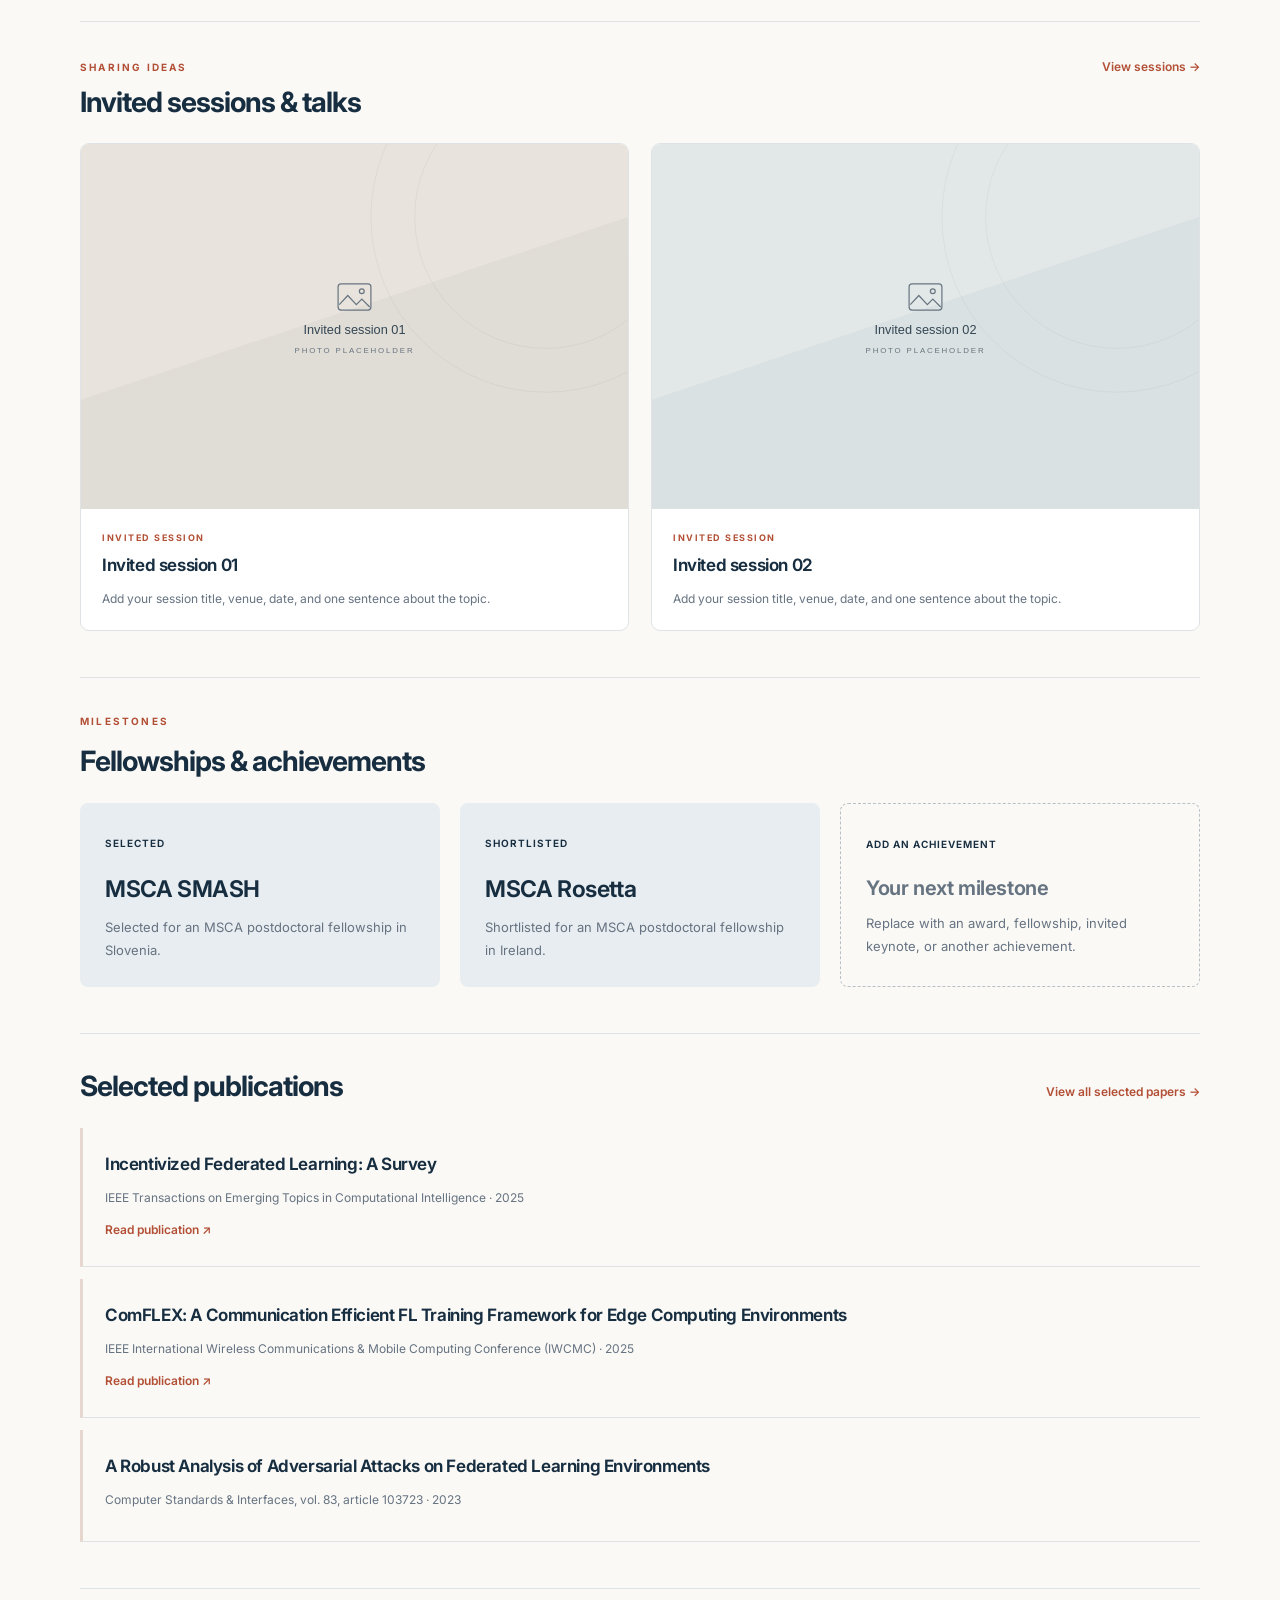
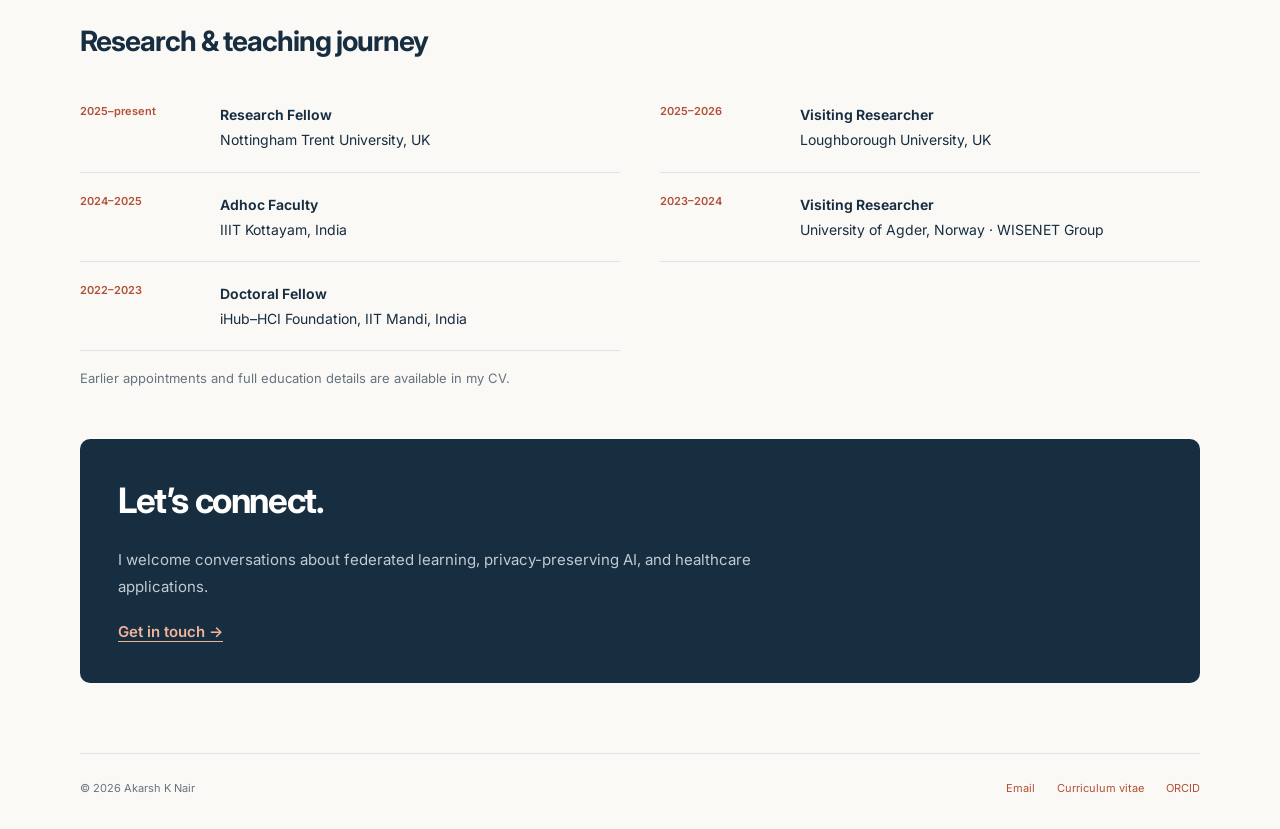
==== commit 69ec00aa: "Update index.html" ====
--- a/index.html
+++ b/index.html
@@ -1,9 +1,9 @@
 <!doctype html>
 <html lang="en"><head><meta charset="utf-8"><meta name="viewport" content="width=device-width,initial-scale=1"><title>Home | Akarsh K Nair</title><meta name="description" content="Akarsh K Nair, Research Fellow at Nottingham Trent University. Research in federated learning, edge intelligence, privacy preservation, and healthcare AI."><meta name="theme-color" content="#172d40"><link rel="preconnect" href="https://fonts.googleapis.com"><link rel="preconnect" href="https://fonts.gstatic.com" crossorigin><link href="https://fonts.googleapis.com/css2?family=Inter:wght@400;500;600;700;800&display=swap" rel="stylesheet"><link rel="stylesheet" href="styles.css"><link rel="icon" href="assets/favicon.svg" type="image/svg+xml"></head>
 <body><a class="skip" href="#main">Skip to content</a><header class="header"><div class="bar"><a class="brand" href="index.html">Akarsh K Nair<span style="color:var(--muted);font-weight:400"> / Researcher</span></a><nav class="nav" aria-label="Main navigation"><a href="index.html" aria-current="page">Home</a><a href="research.html">Research</a><a href="publications.html">Publications</a><a href="activities.html">Activities</a><a class="cv" href="assets/akarsh-cv.pdf">CV ↗</a></nav></div></header>
-<div class="layout home-layout"><main id="main"><section class="hero"><div class="hero-copy"><p class="eyebrow">Hello, I’m Akarsh</p><h1>Privacy-aware AI.<br><span>Built to learn<br>together.</span></h1><p class="lead">Research Fellow at Nottingham Trent University, working on federated learning, edge intelligence, and healthcare AI.</p><div class="actions"><a class="button" href="research.html">Explore my research <span aria-hidden="true">↗</span></a><a class="quiet" href="assets/akarsh-cv.pdf">Download CV ↓</a></div><div class="hero-links"><a href="https://orcid.org/0000-0002-7734-0367">ORCID ↗</a><a href="https://dblp.org/pid/347/6741.html">DBLP ↗</a><a href="https://in.linkedin.com/in/akarsh-k-nair-03298220b">LinkedIn ↗</a></div></div><figure class="hero-portrait"><!-- Replace this src with assets/photos/portrait.jpg after adding your photo. --><img src="assets/photos/portrait.svg" alt="Portrait placeholder for Akarsh K Nair" width="700" height="880"><figcaption><span class="status-dot" aria-hidden="true"></span> Nottingham, United Kingdom</figcaption></figure></section><div class="research-strip"><span>Federated learning</span><span>Edge intelligence</span><span>Privacy & security</span><span>Healthcare AI</span></div><section class="about-grid"><div><p class="eyebrow">A little about me</p><h2>Research across<br>systems and borders.</h2></div><div><p>I am a Research Fellow at <strong>Nottingham Trent University</strong>, working on lung cancer detection using CPRD electronic health records through the HORIZON Europe Phase IV AI project, under the guidance of Prof. David Brown.</p><p>I completed my PhD in Computer Science at IIIT Kottayam in 2024, advised by Dr. Jayakrushna Sahoo. My doctoral research explored privacy-aware, efficient multi-tier federated learning for mobile IoT systems.</p><a class="text-link" href="research.html">My research themes →</a></div></section><section class="section"><div class="sectionhead"><div><p class="eyebrow">Beyond the desk</p><h2>Visits & academic exchange</h2></div><a href="activities.html">All activities →</a></div><div class="activity-grid"><!-- Replace assets/photos/sutd.svg with your photo; update this src and caption. -->
+<div class="layout home-layout"><main id="main"><section class="hero"><div class="hero-copy"><p class="eyebrow">Hello, I’m Akarsh</p><h1>Privacy-aware AI.<br><span>Built to learn<br>together.</span></h1><p class="lead">Research Fellow at Nottingham Trent University, working on federated learning, edge intelligence, and healthcare AI.</p><div class="actions"><a class="button" href="research.html">Explore my research <span aria-hidden="true">↗</span></a><a class="quiet" href="assets/akarsh-cv.pdf">Download CV ↓</a></div><div class="hero-links"><a href="https://orcid.org/0000-0002-7734-0367">ORCID ↗</a><a href="https://dblp.org/pid/347/6741.html">DBLP ↗</a><a href="https://in.linkedin.com/in/akarsh-k-nair-03298220b">LinkedIn ↗</a></div></div><figure class="hero-portrait"><!-- Replace this src with assets/photos/portrait.jpg after adding your photo. --><img src="assets/photos/img1714.png" alt="Portrait placeholder for Akarsh K Nair" width="700" height="880"><figcaption><span class="status-dot" aria-hidden="true"></span> Nottingham, United Kingdom</figcaption></figure></section><div class="research-strip"><span>Federated learning</span><span>Edge intelligence</span><span>Privacy & security</span><span>Healthcare AI</span></div><section class="about-grid"><div><p class="eyebrow">A little about me</p><h2>Research across<br>systems and borders.</h2></div><div><p>I am a Research Fellow at <strong>Nottingham Trent University</strong>, working on lung cancer detection using CPRD electronic health records through the HORIZON Europe Phase IV AI project, under the guidance of Prof. David Brown.</p><p>I completed my PhD in Computer Science at IIIT Kottayam in 2024, advised by Dr. Jayakrushna Sahoo. My doctoral research explored privacy-aware, efficient multi-tier federated learning for mobile IoT systems.</p><a class="text-link" href="research.html">My research themes →</a></div></section><section class="section"><div class="sectionhead"><div><p class="eyebrow">Beyond the desk</p><h2>Visits & academic exchange</h2></div><a href="activities.html">All activities →</a></div><div class="activity-grid"><!-- Replace assets/photos/sutd.svg with your photo; update this src and caption. -->
 <article class="activity-card"><img src="assets/photos/sutd.svg" alt="Photo placeholder: SUTD" width="900" height="600" loading="lazy"><div class="card-copy"><p class="eyebrow">Academic visit</p><h3>SUTD</h3><p>Add the date and a brief description of your visit.</p></div></article><!-- Replace assets/photos/agder.svg with your photo; update this src and caption. -->
 <article class="activity-card"><img src="assets/photos/agder.svg" alt="Photo placeholder: University of Agder" width="900" height="600" loading="lazy"><div class="card-copy"><p class="eyebrow">Research visit</p><h3>University of Agder</h3><p>WISENET Group · Autonomous cyber-physical systems.</p></div></article><!-- Replace assets/photos/lboro.svg with your photo; update this src and caption. -->
 <article class="activity-card"><img src="assets/photos/lboro.svg" alt="Photo placeholder: Loughborough University" width="900" height="600" loading="lazy"><div class="card-copy"><p class="eyebrow">Research visit</p><h3>Loughborough University</h3><p>Visiting researcher · August 2025–January 2026.</p></div></article></div></section><section class="section"><div class="sectionhead"><div><p class="eyebrow">Sharing ideas</p><h2>Invited sessions & talks</h2></div><a href="activities.html#sessions">View sessions →</a></div><div class="activity-grid"><!-- Replace assets/photos/invited-01.svg with your photo; update this src and caption. -->
 <article class="activity-card"><img src="assets/photos/invited-01.svg" alt="Photo placeholder: Invited session 01" width="900" height="600" loading="lazy"><div class="card-copy"><p class="eyebrow">Invited session</p><h3>Invited session 01</h3><p>Add your session title, venue, date, and one sentence about the topic.</p></div></article><!-- Replace assets/photos/invited-02.svg with your photo; update this src and caption. -->
-<article class="activity-card"><img src="assets/photos/invited-02.svg" alt="Photo placeholder: Invited session 02" width="900" height="600" loading="lazy"><div class="card-copy"><p class="eyebrow">Invited session</p><h3>Invited session 02</h3><p>Add your session title, venue, date, and one sentence about the topic.</p></div></article></div></section><section class="section"><p class="eyebrow">Milestones</p><h2>Fellowships & achievements</h2><div class="achievement-grid"><article class="achievement"><span class="badge">Selected</span><h3>MSCA SMASH</h3><p>Selected for an MSCA postdoctoral fellowship in Slovenia.</p></article><article class="achievement"><span class="badge">Shortlisted</span><h3>MSCA Rosetta</h3><p>Shortlisted for an MSCA postdoctoral fellowship in Ireland.</p></article><article class="achievement achievement-template"><span class="badge">Add an achievement</span><h3>Your next milestone</h3><p>Replace with an award, fellowship, invited keynote, or another achievement.</p></article></div></section><section class="section"><div class="sectionhead"><h2>Selected publications</h2><a href="publications.html">View all selected papers →</a></div><article class="paper"><h3>Incentivized Federated Learning: A Survey</h3><p class="meta">IEEE Transactions on Emerging Topics in Computational Intelligence · 2025</p><a class="paperlink" href="https://doi.org/10.1109/TETCI.2025.3547609">Read publication ↗</a></article><article class="paper"><h3>ComFLEX: A Communication Efficient FL Training Framework for Edge Computing Environments</h3><p class="meta">IEEE International Wireless Communications &amp; Mobile Computing Conference (IWCMC) · 2025</p><a class="paperlink" href="https://doi.org/10.1109/IWCMC65282.2025.11059513">Read publication ↗</a></article><article class="paper"><h3>A Robust Analysis of Adversarial Attacks on Federated Learning Environments</h3><p class="meta">Computer Standards &amp; Interfaces, vol. 83, article 103723 · 2023</p></article></section><section class="section"><h2>Research & teaching journey</h2><ul class="timeline"><li><span class="date">2025–present</span><p><strong>Research Fellow</strong><br>Nottingham Trent University, UK</p></li><li><span class="date">2025–2026</span><p><strong>Visiting Researcher</strong><br>Loughborough University, UK</p></li><li><span class="date">2024–2025</span><p><strong>Adhoc Faculty</strong><br>IIIT Kottayam, India</p></li><li><span class="date">2023–2024</span><p><strong>Visiting Researcher</strong><br>University of Agder, Norway · WISENET Group</p></li><li><span class="date">2022–2023</span><p><strong>Doctoral Fellow</strong><br>iHub–HCI Foundation, IIT Mandi, India</p></li></ul><p class="small" style="margin-top:16px">Earlier appointments and full education details are available in my CV.</p></section><section class="contact"><h2>Let’s connect.</h2><p>I welcome conversations about federated learning, privacy-preserving AI, and healthcare applications.</p><p><a href="mailto:akarsh.k.nair07@gmail.com">Get in touch →</a></p></section></main></div><footer class="footer"><span>© 2026 Akarsh K Nair</span><div class="footlinks"><a href="mailto:akarsh.k.nair07@gmail.com">Email</a><a href="assets/akarsh-cv.pdf">Curriculum vitae</a><a href="https://orcid.org/0000-0002-7734-0367">ORCID</a></div></footer></body></html>+<article class="activity-card"><img src="assets/photos/invited-02.svg" alt="Photo placeholder: Invited session 02" width="900" height="600" loading="lazy"><div class="card-copy"><p class="eyebrow">Invited session</p><h3>Invited session 02</h3><p>Add your session title, venue, date, and one sentence about the topic.</p></div></article></div></section><section class="section"><p class="eyebrow">Milestones</p><h2>Fellowships & achievements</h2><div class="achievement-grid"><article class="achievement"><span class="badge">Selected</span><h3>MSCA SMASH</h3><p>Selected for an MSCA postdoctoral fellowship in Slovenia.</p></article><article class="achievement"><span class="badge">Shortlisted</span><h3>MSCA Rosetta</h3><p>Shortlisted for an MSCA postdoctoral fellowship in Ireland.</p></article><article class="achievement achievement-template"><span class="badge">Add an achievement</span><h3>Your next milestone</h3><p>Replace with an award, fellowship, invited keynote, or another achievement.</p></article></div></section><section class="section"><div class="sectionhead"><h2>Selected publications</h2><a href="publications.html">View all selected papers →</a></div><article class="paper"><h3>Incentivized Federated Learning: A Survey</h3><p class="meta">IEEE Transactions on Emerging Topics in Computational Intelligence · 2025</p><a class="paperlink" href="https://doi.org/10.1109/TETCI.2025.3547609">Read publication ↗</a></article><article class="paper"><h3>ComFLEX: A Communication Efficient FL Training Framework for Edge Computing Environments</h3><p class="meta">IEEE International Wireless Communications &amp; Mobile Computing Conference (IWCMC) · 2025</p><a class="paperlink" href="https://doi.org/10.1109/IWCMC65282.2025.11059513">Read publication ↗</a></article><article class="paper"><h3>A Robust Analysis of Adversarial Attacks on Federated Learning Environments</h3><p class="meta">Computer Standards &amp; Interfaces, vol. 83, article 103723 · 2023</p></article></section><section class="section"><h2>Research & teaching journey</h2><ul class="timeline"><li><span class="date">2025–present</span><p><strong>Research Fellow</strong><br>Nottingham Trent University, UK</p></li><li><span class="date">2025–2026</span><p><strong>Visiting Researcher</strong><br>Loughborough University, UK</p></li><li><span class="date">2024–2025</span><p><strong>Adhoc Faculty</strong><br>IIIT Kottayam, India</p></li><li><span class="date">2023–2024</span><p><strong>Visiting Researcher</strong><br>University of Agder, Norway · WISENET Group</p></li><li><span class="date">2022–2023</span><p><strong>Doctoral Fellow</strong><br>iHub–HCI Foundation, IIT Mandi, India</p></li></ul><p class="small" style="margin-top:16px">Earlier appointments and full education details are available in my CV.</p></section><section class="contact"><h2>Let’s connect.</h2><p>I welcome conversations about federated learning, privacy-preserving AI, and healthcare applications.</p><p><a href="mailto:akarsh.k.nair07@gmail.com">Get in touch →</a></p></section></main></div><footer class="footer"><span>© 2026 Akarsh K Nair</span><div class="footlinks"><a href="mailto:akarsh.k.nair07@gmail.com">Email</a><a href="assets/akarsh-cv.pdf">Curriculum vitae</a><a href="https://orcid.org/0000-0002-7734-0367">ORCID</a></div></footer></body></html>
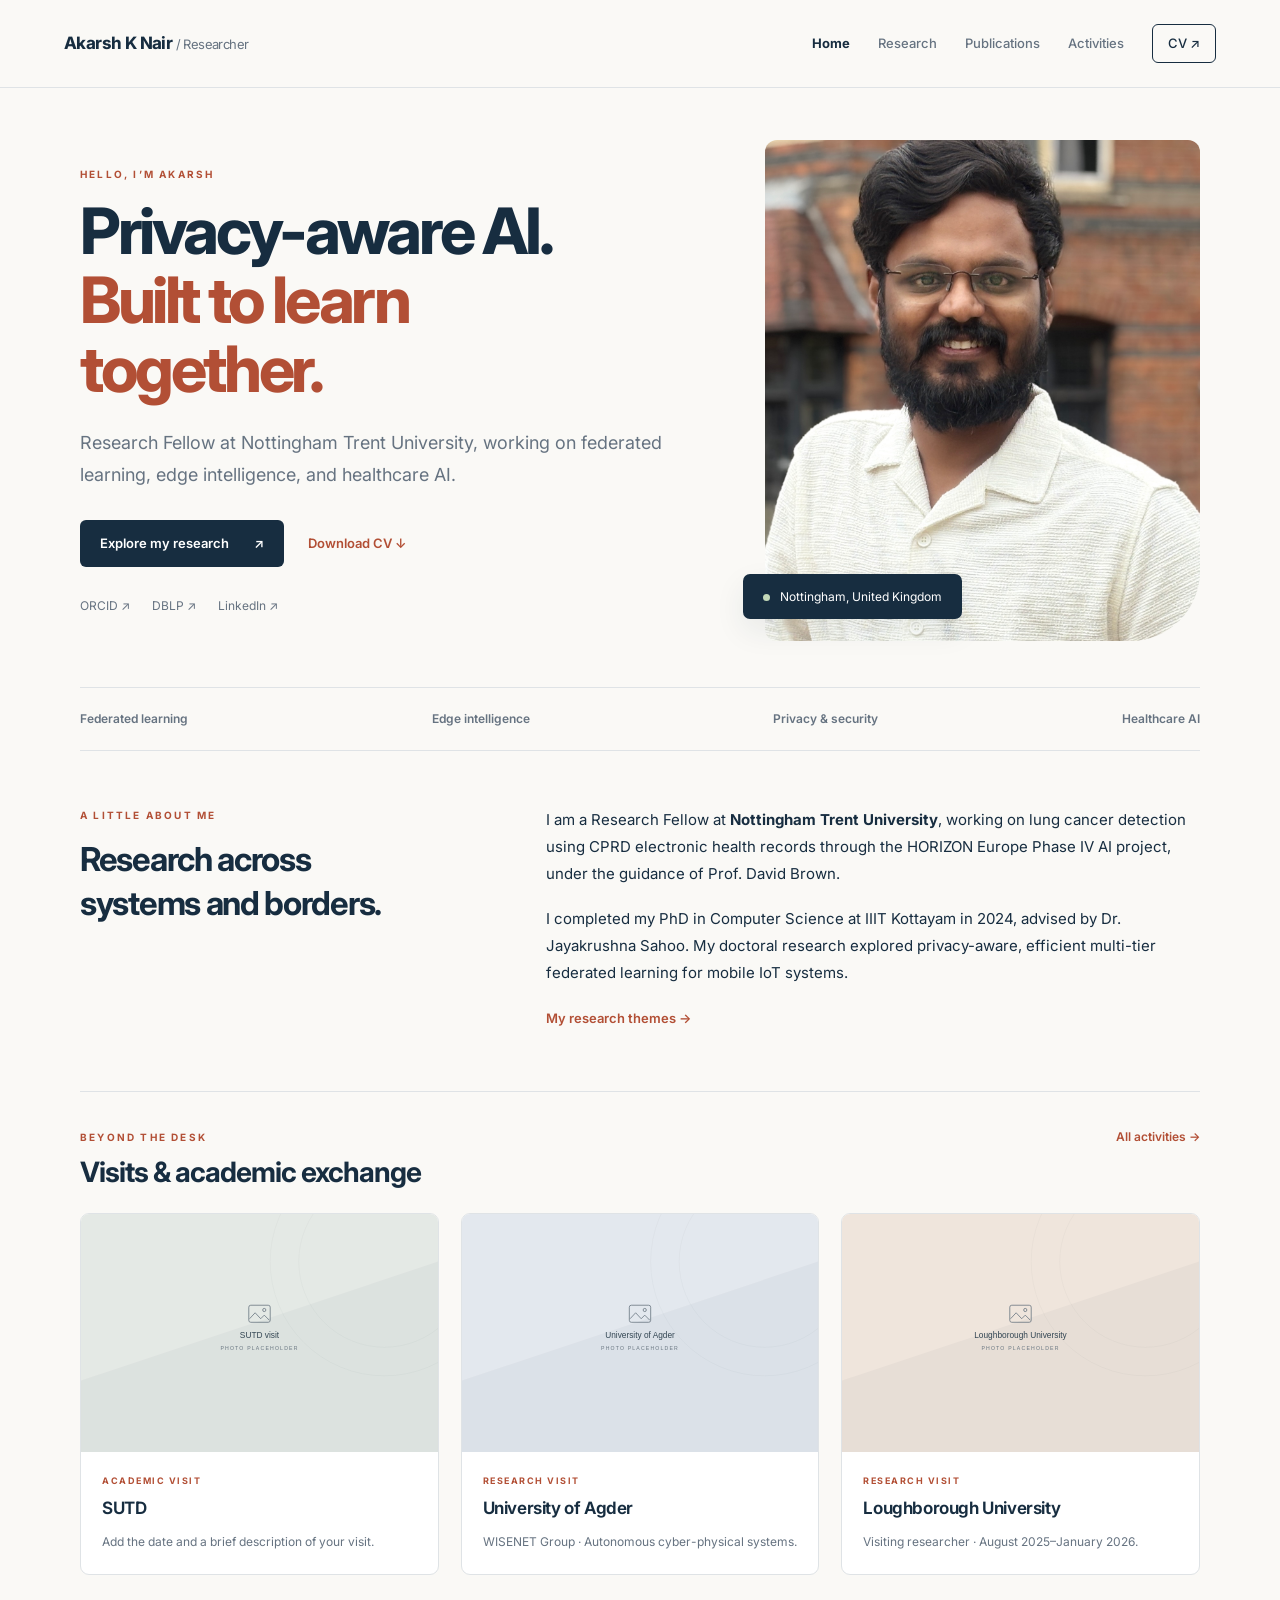
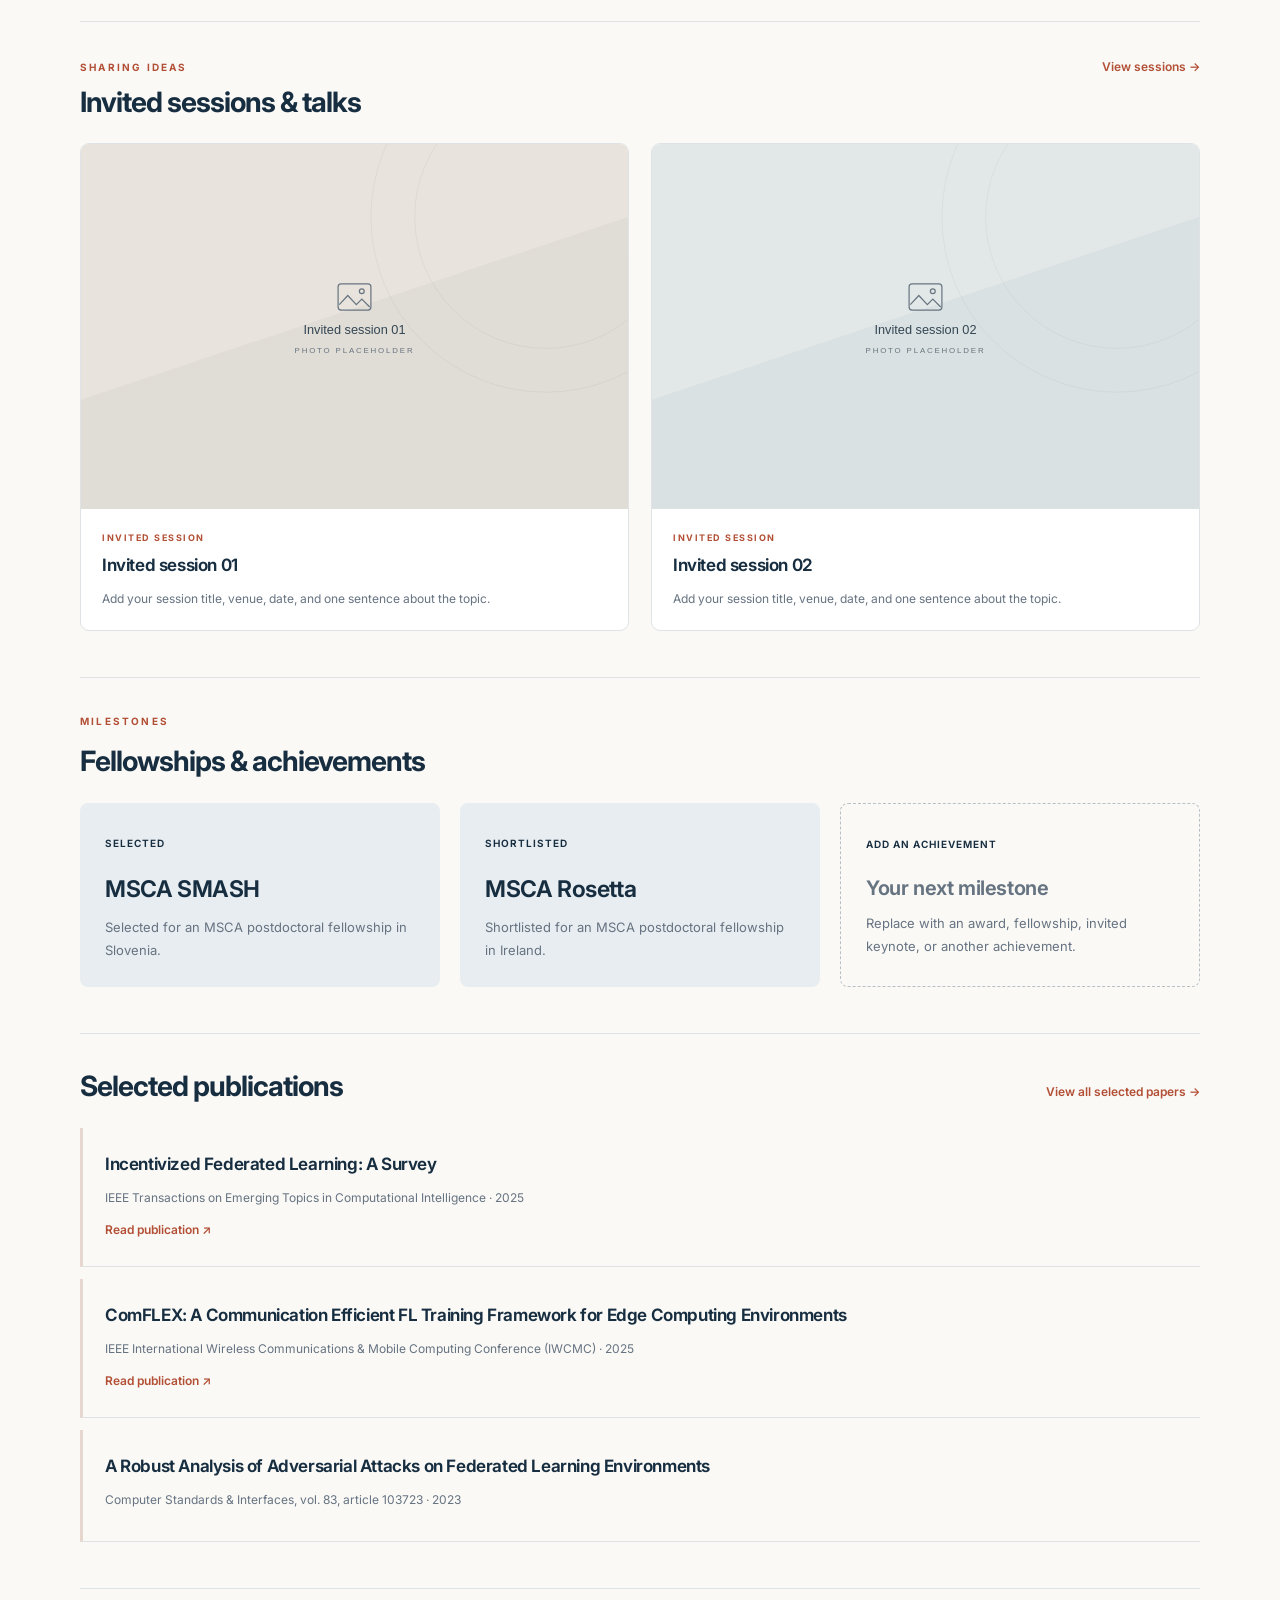
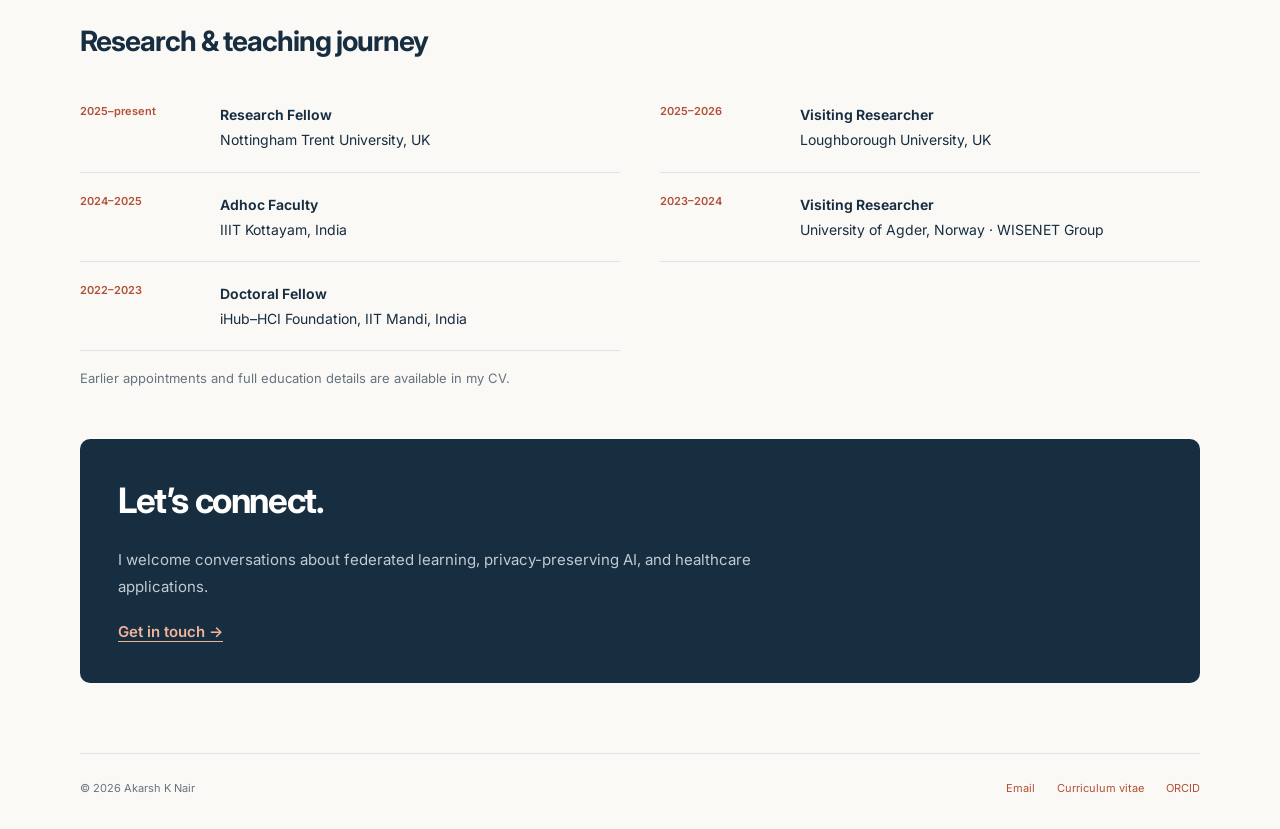
==== commit 665257af: "Update index.html" ====
--- a/index.html
+++ b/index.html
@@ -1,7 +1,7 @@
 <!doctype html>
 <html lang="en"><head><meta charset="utf-8"><meta name="viewport" content="width=device-width,initial-scale=1"><title>Home | Akarsh K Nair</title><meta name="description" content="Akarsh K Nair, Research Fellow at Nottingham Trent University. Research in federated learning, edge intelligence, privacy preservation, and healthcare AI."><meta name="theme-color" content="#172d40"><link rel="preconnect" href="https://fonts.googleapis.com"><link rel="preconnect" href="https://fonts.gstatic.com" crossorigin><link href="https://fonts.googleapis.com/css2?family=Inter:wght@400;500;600;700;800&display=swap" rel="stylesheet"><link rel="stylesheet" href="styles.css"><link rel="icon" href="assets/favicon.svg" type="image/svg+xml"></head>
 <body><a class="skip" href="#main">Skip to content</a><header class="header"><div class="bar"><a class="brand" href="index.html">Akarsh K Nair<span style="color:var(--muted);font-weight:400"> / Researcher</span></a><nav class="nav" aria-label="Main navigation"><a href="index.html" aria-current="page">Home</a><a href="research.html">Research</a><a href="publications.html">Publications</a><a href="activities.html">Activities</a><a class="cv" href="assets/akarsh-cv.pdf">CV ↗</a></nav></div></header>
-<div class="layout home-layout"><main id="main"><section class="hero"><div class="hero-copy"><p class="eyebrow">Hello, I’m Akarsh</p><h1>Privacy-aware AI.<br><span>Built to learn<br>together.</span></h1><p class="lead">Research Fellow at Nottingham Trent University, working on federated learning, edge intelligence, and healthcare AI.</p><div class="actions"><a class="button" href="research.html">Explore my research <span aria-hidden="true">↗</span></a><a class="quiet" href="assets/akarsh-cv.pdf">Download CV ↓</a></div><div class="hero-links"><a href="https://orcid.org/0000-0002-7734-0367">ORCID ↗</a><a href="https://dblp.org/pid/347/6741.html">DBLP ↗</a><a href="https://in.linkedin.com/in/akarsh-k-nair-03298220b">LinkedIn ↗</a></div></div><figure class="hero-portrait"><!-- Replace this src with assets/photos/portrait.jpg after adding your photo. --><img src="assets/photos/img1714.png" alt="Portrait placeholder for Akarsh K Nair" width="700" height="880"><figcaption><span class="status-dot" aria-hidden="true"></span> Nottingham, United Kingdom</figcaption></figure></section><div class="research-strip"><span>Federated learning</span><span>Edge intelligence</span><span>Privacy & security</span><span>Healthcare AI</span></div><section class="about-grid"><div><p class="eyebrow">A little about me</p><h2>Research across<br>systems and borders.</h2></div><div><p>I am a Research Fellow at <strong>Nottingham Trent University</strong>, working on lung cancer detection using CPRD electronic health records through the HORIZON Europe Phase IV AI project, under the guidance of Prof. David Brown.</p><p>I completed my PhD in Computer Science at IIIT Kottayam in 2024, advised by Dr. Jayakrushna Sahoo. My doctoral research explored privacy-aware, efficient multi-tier federated learning for mobile IoT systems.</p><a class="text-link" href="research.html">My research themes →</a></div></section><section class="section"><div class="sectionhead"><div><p class="eyebrow">Beyond the desk</p><h2>Visits & academic exchange</h2></div><a href="activities.html">All activities →</a></div><div class="activity-grid"><!-- Replace assets/photos/sutd.svg with your photo; update this src and caption. -->
+<div class="layout home-layout"><main id="main"><section class="hero"><div class="hero-copy"><p class="eyebrow">Hello, I’m Akarsh</p><h1>Privacy-aware AI.<br><span>Built to learn<br>together.</span></h1><p class="lead">Research Fellow at Nottingham Trent University, working on federated learning, edge intelligence, and healthcare AI.</p><div class="actions"><a class="button" href="research.html">Explore my research <span aria-hidden="true">↗</span></a><a class="quiet" href="assets/akarsh-cv.pdf">Download CV ↓</a></div><div class="hero-links"><a href="https://orcid.org/0000-0002-7734-0367">ORCID ↗</a><a href="https://dblp.org/pid/347/6741.html">DBLP ↗</a><a href="https://in.linkedin.com/in/akarsh-k-nair-03298220b">LinkedIn ↗</a></div></div><figure class="hero-portrait"><!-- Replace this src with assets/photos/portrait.jpg after adding your photo. --><img src="assets/photos/IMG_1714.jpg" alt="Portrait placeholder for Akarsh K Nair" width="700" height="880"><figcaption><span class="status-dot" aria-hidden="true"></span> Nottingham, United Kingdom</figcaption></figure></section><div class="research-strip"><span>Federated learning</span><span>Edge intelligence</span><span>Privacy & security</span><span>Healthcare AI</span></div><section class="about-grid"><div><p class="eyebrow">A little about me</p><h2>Research across<br>systems and borders.</h2></div><div><p>I am a Research Fellow at <strong>Nottingham Trent University</strong>, working on lung cancer detection using CPRD electronic health records through the HORIZON Europe Phase IV AI project, under the guidance of Prof. David Brown.</p><p>I completed my PhD in Computer Science at IIIT Kottayam in 2024, advised by Dr. Jayakrushna Sahoo. My doctoral research explored privacy-aware, efficient multi-tier federated learning for mobile IoT systems.</p><a class="text-link" href="research.html">My research themes →</a></div></section><section class="section"><div class="sectionhead"><div><p class="eyebrow">Beyond the desk</p><h2>Visits & academic exchange</h2></div><a href="activities.html">All activities →</a></div><div class="activity-grid"><!-- Replace assets/photos/sutd.svg with your photo; update this src and caption. -->
 <article class="activity-card"><img src="assets/photos/sutd.svg" alt="Photo placeholder: SUTD" width="900" height="600" loading="lazy"><div class="card-copy"><p class="eyebrow">Academic visit</p><h3>SUTD</h3><p>Add the date and a brief description of your visit.</p></div></article><!-- Replace assets/photos/agder.svg with your photo; update this src and caption. -->
 <article class="activity-card"><img src="assets/photos/agder.svg" alt="Photo placeholder: University of Agder" width="900" height="600" loading="lazy"><div class="card-copy"><p class="eyebrow">Research visit</p><h3>University of Agder</h3><p>WISENET Group · Autonomous cyber-physical systems.</p></div></article><!-- Replace assets/photos/lboro.svg with your photo; update this src and caption. -->
 <article class="activity-card"><img src="assets/photos/lboro.svg" alt="Photo placeholder: Loughborough University" width="900" height="600" loading="lazy"><div class="card-copy"><p class="eyebrow">Research visit</p><h3>Loughborough University</h3><p>Visiting researcher · August 2025–January 2026.</p></div></article></div></section><section class="section"><div class="sectionhead"><div><p class="eyebrow">Sharing ideas</p><h2>Invited sessions & talks</h2></div><a href="activities.html#sessions">View sessions →</a></div><div class="activity-grid"><!-- Replace assets/photos/invited-01.svg with your photo; update this src and caption. -->
